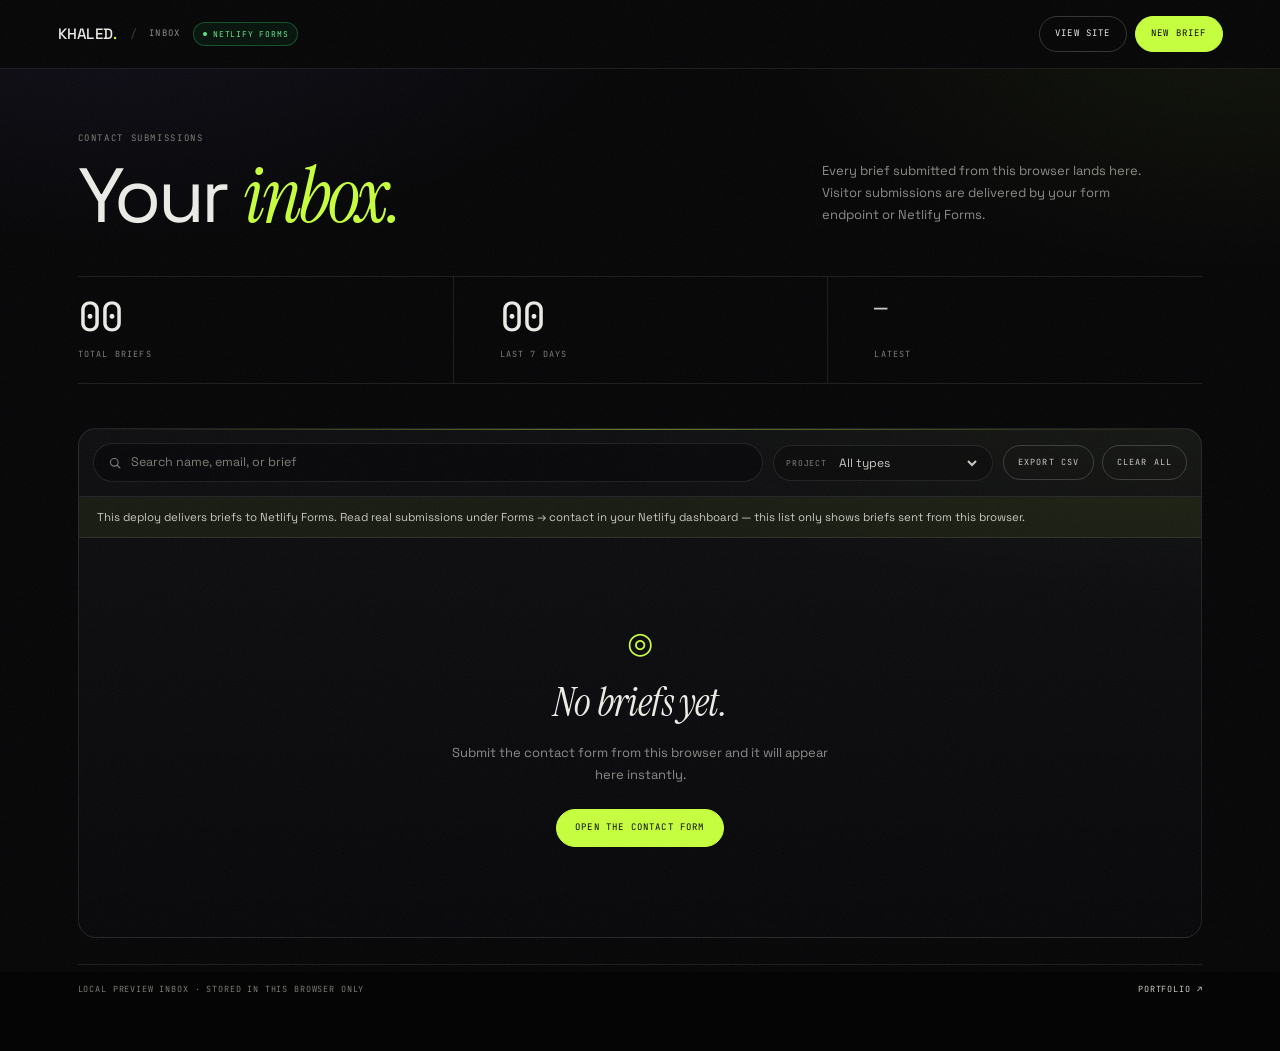
==== dashboard.html @ 7185b11d "Build Khaled portfolio from profile PDF" ====
<!DOCTYPE html>
<html lang="en">
<head>
  <meta charset="UTF-8" />
  <meta name="viewport" content="width=device-width, initial-scale=1.0" />
  <meta name="theme-color" content="#050506" />
  <meta name="robots" content="noindex,nofollow" />
  <title>Inbox — Khaled</title>

  <link rel="icon" href="data:image/svg+xml,%3Csvg xmlns='http://www.w3.org/2000/svg' viewBox='0 0 100 100'%3E%3Crect width='100' height='100' rx='24' fill='%23050606'/%3E%3Ctext x='50' y='70' font-family='Arial,Helvetica,sans-serif' font-size='58' font-weight='700' fill='%23c6ff3d' text-anchor='middle'%3EK%3C/text%3E%3C/svg%3E" />
  <link rel="preconnect" href="https://fonts.googleapis.com" />
  <link rel="preconnect" href="https://fonts.gstatic.com" crossorigin />
  <link
    href="https://fonts.googleapis.com/css2?family=Instrument+Serif:ital@0;1&family=JetBrains+Mono:wght@300;400;500&family=Space+Grotesk:wght@300..700&display=swap"
    rel="stylesheet"
  />
  <link rel="stylesheet" href="styles.css" />
  <link rel="stylesheet" href="dashboard.css" />
</head>

<body class="dash-body">
  <div class="grain" aria-hidden="true"></div>

  <header class="dash-header">
    <div class="dash-brand">
      <a class="brand" href="index.html">KHALED<span class="brand-dot">.</span></a>
      <span class="dash-slash">/</span>
      <span class="dash-eyebrow">Inbox</span>
      <span class="dash-badge" id="dash-badge">Local preview</span>
    </div>
    <div class="dash-header-actions">
      <a class="btn" href="index.html">View site</a>
      <a class="btn btn-acid" href="index.html#contact">New brief</a>
    </div>
  </header>

  <main class="dash-main">
    <div class="dash-intro">
      <div>
        <p class="dash-kicker">Contact submissions</p>
        <h1 class="dash-title">Your <em>inbox.</em></h1>
      </div>
      <p class="dash-lede">
        Every brief submitted from this browser lands here. Visitor submissions
        are delivered by your form endpoint or Netlify Forms.
      </p>
    </div>

    <section class="dash-stats" aria-label="Inbox summary">
      <div class="dash-stat">
        <span id="stat-total">00</span>
        <small>Total briefs</small>
      </div>
      <div class="dash-stat">
        <span id="stat-week">00</span>
        <small>Last 7 days</small>
      </div>
      <div class="dash-stat">
        <span id="stat-latest">—</span>
        <small>Latest</small>
      </div>
    </section>

    <section class="dash-panel" aria-label="Messages">
      <div class="dash-toolbar">
        <label class="dash-search">
          <svg viewBox="0 0 20 20" aria-hidden="true">
            <circle cx="9" cy="9" r="5.5" />
            <path d="M13.2 13.2 17 17" />
          </svg>
          <input id="dash-search" type="search" placeholder="Search name, email, or brief" aria-label="Search messages" />
        </label>
        <label class="dash-filter">
          <span>Project</span>
          <select id="dash-filter">
            <option value="">All types</option>
          </select>
        </label>
        <div class="dash-toolbar-actions">
          <button class="btn" id="dash-export" type="button">Export CSV</button>
          <button class="btn dash-clear" id="dash-clear" type="button">Clear all</button>
        </div>
      </div>

      <p class="dash-banner" id="dash-banner" role="status" aria-live="polite" hidden></p>

      <div class="dash-list" id="dash-list"></div>

      <div class="dash-empty" id="dash-empty" hidden>
        <span class="dash-empty-mark" aria-hidden="true">◎</span>
        <h2>No briefs yet.</h2>
        <p>Submit the contact form from this browser and it will appear here instantly.</p>
        <a class="btn btn-acid" href="index.html#contact">Open the contact form</a>
      </div>
    </section>

    <footer class="dash-foot">
      <span>Local preview inbox · stored in this browser only</span>
      <a href="index.html">Portfolio ↗</a>
    </footer>
  </main>

  <script src="js/content.js"></script>
  <script src="js/dashboard.js"></script>
</body>
</html>
---- styles.css ----
/* ============================================================
   KHALED — PORTFOLIO
   Liquid chrome / acid lime / editorial type
   ============================================================ */

/* ---------- Tokens ---------- */
:root {
  --ink: #050506;
  --ink-2: #08080a;
  --ink-3: #0c0c0f;
  --paper: #ecece7;
  --paper-dim: #c9c9c3;
  --muted: #8b8b86;
  --muted-2: #7c7c75;
  --line: rgba(236, 236, 231, 0.1);
  --line-strong: rgba(236, 236, 231, 0.2);
  --acid: #c6ff3d;
  --acid-soft: rgba(198, 255, 61, 0.14);
  --violet: #8b7bff;
  --sans: "Space Grotesk", ui-sans-serif, system-ui, -apple-system, sans-serif;
  --serif: "Instrument Serif", Georgia, "Times New Roman", serif;
  --mono: "JetBrains Mono", ui-monospace, "SFMono-Regular", Consolas, monospace;
  --pad: clamp(20px, 4.5vw, 72px);
  --max: 1600px;
  --ease: cubic-bezier(0.22, 1, 0.36, 1);
  --ease-inout: cubic-bezier(0.77, 0, 0.175, 1);
  --header-h: 88px;
}

/* ---------- Reset ---------- */
*,
*::before,
*::after {
  box-sizing: border-box;
  margin: 0;
  padding: 0;
}

html {
  -webkit-text-size-adjust: 100%;
  scroll-behavior: auto;
}

body {
  background: var(--ink);
  color: var(--paper);
  font-family: var(--sans);
  font-size: 16px;
  line-height: 1.5;
  font-weight: 400;
  overflow-x: hidden;
  -webkit-font-smoothing: antialiased;
  -moz-osx-font-smoothing: grayscale;
  text-rendering: optimizeLegibility;
}

body.is-locked {
  overflow: hidden;
}

img,
svg,
canvas {
  display: block;
  max-width: 100%;
}

[hidden] {
  display: none !important;
}

a {
  color: inherit;
  text-decoration: none;
}

button {
  font: inherit;
  color: inherit;
  background: none;
  border: 0;
  cursor: pointer;
}

ul,
ol {
  list-style: none;
}

::selection {
  background: var(--acid);
  color: var(--ink);
}

:focus-visible {
  outline: 2px solid var(--acid);
  outline-offset: 4px;
  border-radius: 2px;
}

/* Custom scrollbar */
::-webkit-scrollbar {
  width: 9px;
}
::-webkit-scrollbar-track {
  background: var(--ink);
}
::-webkit-scrollbar-thumb {
  background: #26261f;
  border-radius: 99px;
  border: 2px solid var(--ink);
}
::-webkit-scrollbar-thumb:hover {
  background: #3d3d31;
}

/* ---------- Helpers ---------- */
.mono-label {
  font-family: var(--mono);
  font-size: 10px;
  font-weight: 400;
  letter-spacing: 0.16em;
  text-transform: uppercase;
  color: var(--muted);
}

.skip-link {
  position: fixed;
  top: 12px;
  left: 12px;
  z-index: 10001;
  padding: 10px 16px;
  background: var(--acid);
  color: var(--ink);
  font-family: var(--mono);
  font-size: 12px;
  transform: translateY(-160%);
  transition: transform 0.3s var(--ease);
}
.skip-link:focus {
  transform: translateY(0);
}

.grain {
  position: fixed;
  /* -8% gives the texture a little bleed without a 4x-viewport layer. */
  inset: -8%;
  z-index: 9000;
  pointer-events: none;
  opacity: 0.055;
  background-image: url("data:image/svg+xml,%3Csvg viewBox='0 0 220 220' xmlns='http://www.w3.org/2000/svg'%3E%3Cfilter id='n'%3E%3CfeTurbulence type='fractalNoise' baseFrequency='0.82' numOctaves='3' stitchTiles='stitch'/%3E%3C/filter%3E%3Crect width='100%25' height='100%25' filter='url(%23n)'/%3E%3C/svg%3E");
  background-size: 220px 220px;
  /* Static: at 5.5% opacity the drift was invisible, but the animated
     full-viewport layer still cost paint/compositing on every step. */
  animation: none;
}

/* Scroll progress */
.scroll-progress {
  position: fixed;
  top: 0;
  left: 0;
  right: 0;
  height: 2px;
  z-index: 9500;
  pointer-events: none;
  background: transparent;
}
.scroll-progress span {
  display: block;
  height: 100%;
  width: 100%;
  background: var(--acid);
  transform: scaleX(0);
  transform-origin: left center;
  will-change: transform;
}

/* ---------- Custom cursor ---------- */
.cursor {
  position: fixed;
  top: 0;
  left: 0;
  z-index: 9800;
  pointer-events: none;
  width: 0;
  height: 0;
  opacity: 0;
}
html.has-cursor .cursor {
  opacity: 1;
}
.cursor-ring {
  position: absolute;
  top: 50%;
  left: 50%;
  width: 38px;
  height: 38px;
  border: 1px solid rgba(236, 236, 231, 0.55);
  border-radius: 50%;
  transform: translate(-50%, -50%);
  transition: width 0.35s var(--ease), height 0.35s var(--ease),
    background-color 0.35s var(--ease), border-color 0.35s var(--ease),
    opacity 0.3s ease;
  will-change: transform;
}
.cursor::after {
  content: "";
  position: absolute;
  top: 50%;
  left: 50%;
  width: 5px;
  height: 5px;
  border-radius: 50%;
  background: var(--acid);
  transform: translate(-50%, -50%);
  transition: opacity 0.2s ease, transform 0.2s ease;
}
.cursor-label {
  position: absolute;
  top: 50%;
  left: 50%;
  transform: translate(-50%, -50%) scale(0.6);
  font-family: var(--mono);
  font-size: 9px;
  letter-spacing: 0.14em;
  text-transform: uppercase;
  color: var(--ink);
  opacity: 0;
  white-space: nowrap;
  transition: opacity 0.25s ease, transform 0.35s var(--ease);
}
.cursor.is-hover .cursor-ring {
  width: 64px;
  height: 64px;
  background: var(--acid);
  border-color: var(--acid);
}
.cursor.is-hover::after {
  opacity: 0;
}
.cursor.is-hover .cursor-label {
  opacity: 1;
  transform: translate(-50%, -50%) scale(1);
}
.cursor.is-down .cursor-ring {
  width: 30px;
  height: 30px;
}

@media (hover: hover) and (pointer: fine) {
  html.has-cursor,
  html.has-cursor * {
    cursor: none !important;
  }
}

/* ---------- Loader ---------- */
.loader {
  position: fixed;
  inset: 0;
  z-index: 10000;
  background: var(--ink);
  display: flex;
  align-items: center;
  justify-content: center;
  padding: var(--pad);
  will-change: transform;
}
.loader::before {
  content: "";
  position: absolute;
  inset: 0;
  background: radial-gradient(60% 60% at 50% 40%, rgba(198, 255, 61, 0.07), transparent 70%);
  pointer-events: none;
}
.loader-grid {
  position: relative;
  width: 100%;
  max-width: var(--max);
  display: flex;
  flex-direction: column;
  align-items: center;
  gap: 34px;
}
.loader-mark {
  font-size: clamp(5rem, 18vw, 16rem);
  line-height: 0.8;
  font-weight: 500;
  letter-spacing: -0.06em;
  display: flex;
  align-items: flex-start;
  color: var(--paper);
}
.loader-mark span {
  color: var(--acid);
  font-size: 0.42em;
  margin-top: 0.12em;
}
.loader-info {
  width: 100%;
  display: flex;
  justify-content: space-between;
  align-items: flex-end;
  font-family: var(--mono);
  font-size: 10px;
  letter-spacing: 0.16em;
  text-transform: uppercase;
  color: var(--muted);
}
.loader-count {
  font-size: 13px;
  color: var(--paper);
  font-variant-numeric: tabular-nums;
}
.loader-track {
  width: 100%;
  height: 1px;
  background: var(--line);
  overflow: hidden;
}
.loader-track span {
  display: block;
  width: 100%;
  height: 100%;
  background: var(--acid);
  transform: scaleX(0);
  transform-origin: left center;
}
.loader-foot {
  width: 100%;
  display: flex;
  justify-content: space-between;
  font-family: var(--mono);
  font-size: 9px;
  letter-spacing: 0.12em;
  text-transform: uppercase;
  color: var(--muted-2);
}

/* ---------- Header ---------- */
.site-header {
  position: fixed;
  top: 0;
  left: 0;
  right: 0;
  z-index: 8000;
  height: var(--header-h);
  padding: 0 var(--pad);
  display: flex;
  align-items: center;
  justify-content: space-between;
  gap: 24px;
  transition: transform 0.55s var(--ease), background-color 0.4s ease,
    border-color 0.4s ease;
  border-bottom: 1px solid transparent;
}
/* No backdrop blur: a full-width backdrop-filter forces the browser to
   re-read + blur everything underneath on every scroll/canvas frame. */
.site-header.is-scrolled {
  background: rgba(5, 5, 6, 0.88);
  border-bottom-color: var(--line);
}
.site-header.is-hidden {
  transform: translateY(-105%);
}

.brand {
  font-weight: 500;
  font-size: 17px;
  letter-spacing: 0.02em;
  display: inline-flex;
  align-items: baseline;
  white-space: nowrap;
}
.brand-dot {
  color: var(--acid);
}

.nav-desktop {
  display: flex;
  align-items: center;
  gap: clamp(18px, 2.6vw, 40px);
  margin-left: auto;
}
.nav-desktop a {
  position: relative;
  font-family: var(--mono);
  font-size: 10px;
  letter-spacing: 0.14em;
  text-transform: uppercase;
  color: var(--paper-dim);
  padding: 6px 0;
  display: inline-flex;
  align-items: baseline;
  gap: 7px;
  transition: color 0.3s ease;
}
.nav-desktop a::after {
  content: "";
  position: absolute;
  left: 0;
  right: 0;
  bottom: 0;
  height: 1px;
  background: var(--acid);
  transform: scaleX(0);
  transform-origin: right center;
  transition: transform 0.4s var(--ease);
}
.nav-desktop a:hover {
  color: var(--paper);
}
.nav-desktop a:hover::after {
  transform: scaleX(1);
  transform-origin: left center;
}
.nav-desktop a[aria-current="page"] {
  color: var(--paper);
}
.nav-desktop a[aria-current="page"]::after {
  transform: scaleX(1);
  transform-origin: left center;
}
.nav-index {
  font-size: 8px;
  color: var(--muted-2);
}

.header-right {
  display: flex;
  align-items: center;
  gap: 20px;
  margin-left: clamp(12px, 2vw, 32px);
}
.status {
  display: inline-flex;
  align-items: center;
  gap: 8px;
  font-family: var(--mono);
  font-size: 9px;
  letter-spacing: 0.12em;
  text-transform: uppercase;
  color: var(--muted);
  white-space: nowrap;
}
.status-dot {
  width: 6px;
  height: 6px;
  border-radius: 50%;
  background: var(--acid);
  box-shadow: 0 0 0 0 rgba(198, 255, 61, 0.5);
  animation: pulse 2.6s ease-out infinite;
  flex: none;
}
@keyframes pulse {
  0% { box-shadow: 0 0 0 0 rgba(198, 255, 61, 0.45); }
  70% { box-shadow: 0 0 0 7px rgba(198, 255, 61, 0); }
  100% { box-shadow: 0 0 0 0 rgba(198, 255, 61, 0); }
}

.btn {
  display: inline-flex;
  align-items: center;
  gap: 10px;
  border: 1px solid var(--line-strong);
  border-radius: 999px;
  padding: 11px 18px;
  font-family: var(--mono);
  font-size: 9px;
  letter-spacing: 0.13em;
  text-transform: uppercase;
  color: var(--paper);
  white-space: nowrap;
  transition: background-color 0.35s var(--ease), color 0.35s var(--ease),
    border-color 0.35s var(--ease);
  will-change: transform;
}
.btn svg {
  width: 13px;
  height: 13px;
  fill: none;
  stroke: currentColor;
  stroke-width: 1.4;
  transition: transform 0.35s var(--ease);
}
.btn:hover {
  background: var(--acid);
  color: var(--ink);
  border-color: var(--acid);
}
.btn:hover svg {
  transform: translate(2px, -2px);
}

.menu-toggle {
  display: none;
  width: 42px;
  height: 42px;
  border: 1px solid var(--line-strong);
  border-radius: 50%;
  position: relative;
  flex: none;
}
.menu-toggle span {
  position: absolute;
  left: 50%;
  width: 16px;
  height: 1px;
  background: var(--paper);
  transform: translateX(-50%);
  transition: transform 0.4s var(--ease), top 0.4s var(--ease);
}
.menu-toggle span:nth-child(1) { top: 17px; }
.menu-toggle span:nth-child(2) { top: 23px; }
.menu-toggle[aria-expanded="true"] span:nth-child(1) { top: 20px; transform: translateX(-50%) rotate(45deg); }
.menu-toggle[aria-expanded="true"] span:nth-child(2) { top: 20px; transform: translateX(-50%) rotate(-45deg); }

/* ---------- Mobile menu ---------- */
.menu {
  position: fixed;
  inset: 0;
  z-index: 7500;
  background: var(--ink-2);
  padding: calc(var(--header-h) + 30px) var(--pad) 40px;
  display: flex;
  flex-direction: column;
  transform: translateY(-101%);
  visibility: hidden;
  transition: transform 0.75s var(--ease-inout), visibility 0.75s;
}
.menu::after {
  content: "";
  position: absolute;
  right: -20%;
  bottom: -30%;
  width: 70vw;
  height: 70vw;
  background: radial-gradient(circle, rgba(198, 255, 61, 0.09), transparent 65%);
  pointer-events: none;
}
.menu.is-open {
  transform: translateY(0);
  visibility: visible;
}
.menu-inner {
  display: flex;
  flex-direction: column;
  justify-content: space-between;
  height: 100%;
  position: relative;
  z-index: 1;
}
.menu-nav {
  display: flex;
  flex-direction: column;
}
.menu-nav a {
  display: flex;
  align-items: baseline;
  gap: 16px;
  font-size: clamp(2.4rem, 10vw, 4rem);
  line-height: 1.12;
  letter-spacing: -0.04em;
  padding: 8px 0;
  border-bottom: 1px solid var(--line);
  transition: color 0.3s ease, padding-left 0.4s var(--ease);
}
.menu-nav a span {
  font-family: var(--mono);
  font-size: 10px;
  letter-spacing: 0.1em;
  color: var(--muted-2);
}
.menu-nav a:hover {
  color: var(--acid);
  padding-left: 10px;
}
.menu-foot {
  display: flex;
  flex-direction: column;
  gap: 22px;
}
.menu-socials {
  display: flex;
  flex-wrap: wrap;
  gap: 18px;
  font-family: var(--mono);
  font-size: 10px;
  letter-spacing: 0.12em;
  text-transform: uppercase;
  color: var(--muted);
}
.menu-mail {
  font-size: clamp(1.4rem, 5vw, 2rem);
  letter-spacing: -0.02em;
  color: var(--acid);
}

/* ---------- Hero ---------- */
.hero {
  position: relative;
  z-index: 1;
  min-height: 100svh;
  display: flex;
  flex-direction: column;
  overflow: hidden;
  isolation: isolate;
}

#scene {
  position: fixed;
  inset: 0;
  width: 100%;
  height: 100%;
  z-index: 0;
  opacity: 0;
  transition: opacity 1.4s ease;
  pointer-events: none;
}
html.webgl-ready #scene {
  opacity: 1;
}

.hero-fallback {
  position: absolute;
  top: 50%;
  right: 6%;
  width: min(46vw, 620px);
  aspect-ratio: 1;
  transform: translateY(-56%);
  z-index: 0;
  pointer-events: none;
  display: none;
}
html.no-webgl .hero-fallback {
  display: block;
}
html.webgl-ready .hero-fallback {
  display: none;
}

/* The no-WebGL fallback is a complete orbital scene, not a still image:
   a bobbing chrome orb, three tilted rings with travelling dots, and a
   star field. Only transform/opacity animate, so it stays cheap even
   when Chrome is compositing without GPU acceleration. */
.fallback-stars {
  position: absolute;
  inset: -34%;
  border-radius: 50%;
  opacity: 0.5;
  background-image:
    radial-gradient(1.3px 1.3px at 12% 24%, rgba(236, 236, 231, 0.95), transparent),
    radial-gradient(1px 1px at 68% 12%, rgba(236, 236, 231, 0.7), transparent),
    radial-gradient(1.6px 1.6px at 84% 64%, rgba(198, 255, 61, 0.8), transparent),
    radial-gradient(1px 1px at 32% 78%, rgba(236, 236, 231, 0.6), transparent),
    radial-gradient(1.2px 1.2px at 52% 46%, rgba(139, 123, 255, 0.7), transparent),
    radial-gradient(1px 1px at 8% 88%, rgba(236, 236, 231, 0.5), transparent);
  background-size: 190px 190px;
}
.fallback-orb {
  position: absolute;
  inset: 12%;
  border-radius: 50%;
  opacity: 0.82;
  background:
    radial-gradient(circle at 33% 29%, #f8faf2 0%, #c8d1c4 7%, #6a726b 18%, #1c211d 38%, #090b09 54%, #161b12 62%, #c6ff3d 68%, #7d952f 72%, #141a10 80%, #050605 92%);
  box-shadow:
    0 0 90px rgba(198, 255, 61, 0.14),
    0 40px 90px rgba(0, 0, 0, 0.55),
    inset -24px -30px 70px rgba(0, 0, 0, 0.7);
  animation: fallback-orb-bob 9s ease-in-out infinite alternate;
  will-change: transform;
}
.fallback-orb::before {
  content: "";
  position: absolute;
  inset: 6% 12% 46% 10%;
  border-radius: 50%;
  background: radial-gradient(ellipse at 46% 42%, rgba(255, 255, 255, 0.62) 0%, rgba(255, 255, 255, 0.18) 32%, transparent 68%);
  transform: rotate(-16deg);
}
.fallback-orb::after {
  content: "";
  position: absolute;
  inset: 0;
  border-radius: 50%;
  background: radial-gradient(circle at 66% 60%, transparent 54%, rgba(198, 255, 61, 0.42) 63%, rgba(198, 255, 61, 0.06) 71%, transparent 77%);
  transform: rotate(-8deg);
}
.fallback-orbit {
  position: absolute;
  left: 50%;
  top: 50%;
  width: 100%;
  aspect-ratio: 1;
  border: 1px solid rgba(236, 236, 231, 0.16);
  border-radius: 50%;
  animation: fallback-orbit-spin 24s linear infinite;
  will-change: transform;
}
.fallback-orbit i {
  position: absolute;
  left: 50%;
  top: -3px;
  width: 6px;
  height: 6px;
  margin-left: -3px;
  border-radius: 50%;
  background: var(--acid);
  box-shadow: 0 0 10px rgba(198, 255, 61, 0.9);
}
.fallback-orbit--a {
  --tilt: 73deg;
  --yaw: 16deg;
  width: 92%;
  border-color: rgba(240, 244, 232, 0.22);
  animation-duration: 21s;
}
.fallback-orbit--a i {
  background: #f0f4e8;
  box-shadow: 0 0 8px rgba(240, 244, 232, 0.8);
}
.fallback-orbit--b {
  --tilt: 64deg;
  --yaw: -26deg;
  width: 124%;
  border-color: rgba(198, 255, 61, 0.26);
  animation-duration: 30s;
  animation-direction: reverse;
}
.fallback-orbit--c {
  --tilt: 79deg;
  --yaw: 7deg;
  width: 156%;
  border-color: rgba(139, 123, 255, 0.2);
  animation-duration: 41s;
  animation-delay: -12s;
}
.fallback-orbit--c i {
  background: #8b7bff;
  box-shadow: 0 0 10px rgba(139, 123, 255, 0.9);
}
@keyframes fallback-orb-bob {
  from { transform: translateY(-6px) scale(0.985); }
  to { transform: translateY(10px) scale(1.015); }
}
@keyframes fallback-orbit-spin {
  from { transform: translate(-50%, -50%) rotateY(var(--yaw)) rotateX(var(--tilt)) rotateZ(0deg); }
  to { transform: translate(-50%, -50%) rotateY(var(--yaw)) rotateX(var(--tilt)) rotateZ(360deg); }
}

.hero-vignette {
  position: absolute;
  inset: 0;
  z-index: 1;
  pointer-events: none;
  background:
    radial-gradient(70% 60% at 78% 44%, transparent 18%, rgba(5, 5, 6, 0.28) 100%),
    linear-gradient(to right, rgba(5, 5, 6, 0.94) 0%, rgba(5, 5, 6, 0.6) 38%, rgba(5, 5, 6, 0.12) 64%, transparent 80%),
    linear-gradient(to top, rgba(5, 5, 6, 0.94) 0%, transparent 32%);
}

.hero-inner {
  position: relative;
  z-index: 2;
  flex: 1;
  display: flex;
  flex-direction: column;
  justify-content: space-between;
  padding: calc(var(--header-h) + clamp(20px, 4vw, 48px)) var(--pad) clamp(28px, 4vw, 46px);
  width: 100%;
  max-width: var(--max);
  margin: 0 auto;
}

.hero-top {
  display: flex;
  flex-direction: column;
  align-items: flex-start;
  gap: 12px;
}
.eyebrow {
  display: inline-flex;
  align-items: center;
  gap: 10px;
  font-family: var(--mono);
  font-size: 10px;
  letter-spacing: 0.16em;
  text-transform: uppercase;
  color: var(--paper-dim);
}
.eyebrow-dot {
  width: 5px;
  height: 5px;
  background: var(--acid);
  border-radius: 50%;
}
.hero-meta-top {
  display: flex;
  gap: 12px;
  align-items: center;
  font-family: var(--mono);
  font-size: 9px;
  letter-spacing: 0.13em;
  text-transform: uppercase;
  color: var(--muted);
}
.meta-slash {
  color: var(--muted-2);
}

.hero-title {
  font-size: clamp(3.1rem, min(11.2vw, 15.5vh), 11.5rem);
  line-height: 0.83;
  letter-spacing: -0.055em;
  font-weight: 500;
  text-transform: uppercase;
  margin: clamp(24px, 4vh, 60px) 0;
  position: relative;
}
.hero-title .line {
  display: block;
  overflow: hidden;
  padding-right: 0.06em;
  margin-right: -0.06em;
}
.hero-title .line-inner {
  display: inline-block;
  will-change: transform;
}
.hero-title .line-outline .line-inner {
  color: transparent;
  -webkit-text-stroke: 1px rgba(236, 236, 231, 0.44);
  padding-left: 0.02em;
}
.hero-title .line-serif {
  font-family: var(--serif);
  font-style: italic;
  text-transform: none;
  font-size: 1.03em;
  letter-spacing: -0.02em;
  color: var(--acid);
  line-height: 0.9;
  padding-top: 0.06em;
}
.hero-title .line-serif .line-inner {
  display: inline-flex;
  align-items: flex-start;
  gap: 0.08em;
}
.hero-title-mark {
  font-family: var(--sans);
  font-style: normal;
  font-size: 0.17em;
  color: var(--paper);
  margin-top: 0.35em;
  display: inline-block;
  animation: spin-slow 14s linear infinite;
}
@keyframes spin-slow {
  to { transform: rotate(360deg); }
}

.hero-bottom {
  display: flex;
  justify-content: space-between;
  align-items: flex-end;
  gap: 40px;
}
.hero-lead {
  max-width: 400px;
  font-size: clamp(0.86rem, 1.05vw, 0.98rem);
  line-height: 1.65;
  color: var(--muted);
  font-weight: 300;
}
.hero-side {
  display: flex;
  align-items: flex-end;
  gap: clamp(28px, 4vw, 64px);
}
.hero-scroll {
  display: inline-flex;
  align-items: center;
  gap: 14px;
  font-family: var(--mono);
  font-size: 9px;
  letter-spacing: 0.14em;
  text-transform: uppercase;
  color: var(--paper-dim);
}
.hero-scroll-ring {
  width: 48px;
  height: 48px;
  border: 1px solid var(--line-strong);
  border-radius: 50%;
  display: grid;
  place-items: center;
  transition: background-color 0.4s var(--ease), border-color 0.4s var(--ease);
}
.hero-scroll-ring svg {
  width: 15px;
  height: 15px;
  fill: none;
  stroke: var(--acid);
  stroke-width: 1.3;
  stroke-linecap: round;
  stroke-linejoin: round;
  animation: nudge 2.4s var(--ease) infinite;
}
.hero-scroll:hover .hero-scroll-ring {
  background: rgba(198, 255, 61, 0.08);
  border-color: rgba(198, 255, 61, 0.4);
}
@keyframes nudge {
  0%, 100% { transform: translateY(-2px); }
  50% { transform: translateY(3px); }
}
.hero-coords {
  display: flex;
  flex-direction: column;
  gap: 6px;
  font-family: var(--mono);
  font-size: 8px;
  letter-spacing: 0.18em;
  color: var(--muted-2);
  text-align: right;
}

/* Ticker */
.ticker {
  position: relative;
  z-index: 3;
  overflow: hidden;
  background: var(--acid);
  color: var(--ink);
  border-top: 1px solid rgba(0, 0, 0, 0.2);
  border-bottom: 1px solid rgba(0, 0, 0, 0.2);
}
.ticker-track {
  display: flex;
  align-items: center;
  width: max-content;
  animation: marquee 38s linear infinite;
  will-change: transform;
}
.ticker-group {
  display: flex;
  align-items: center;
  flex: none;
}
.ticker-item {
  display: inline-flex;
  align-items: center;
  gap: 26px;
  padding: 16px 26px;
  font-family: var(--mono);
  font-size: 10px;
  font-weight: 500;
  letter-spacing: 0.16em;
  text-transform: uppercase;
  white-space: nowrap;
}
.ticker-item svg {
  width: 11px;
  height: 11px;
  flex: none;
}
@keyframes marquee {
  to { transform: translateX(-50%); }
}
.marquee:hover .ticker-track {
  animation-play-state: paused;
}

/* ---------- Sections ---------- */
.section {
  position: relative;
  z-index: 4;
  padding: clamp(80px, 10vw, 150px) var(--pad);
  background: var(--ink);
  width: 100%;
}
.section > * {
  max-width: var(--max);
  margin-left: auto;
  margin-right: auto;
}
.section.work,
.section.experience {
  background: var(--ink-2);
}

.section-head {
  display: grid;
  grid-template-columns: 40px auto 1fr auto;
  align-items: center;
  gap: clamp(12px, 2vw, 26px);
  margin-bottom: clamp(44px, 6vw, 84px);
  padding-bottom: 16px;
  border-bottom: 1px solid var(--line);
}
.section-index,
.section-label,
.section-note {
  font-family: var(--mono);
  font-size: 10px;
  letter-spacing: 0.16em;
  text-transform: uppercase;
}
.section-index {
  color: var(--acid);
}
.section-label {
  color: var(--paper);
}
.section-note {
  color: var(--muted-2);
  text-align: right;
}
.section-rule {
  display: block;
  height: 1px;
  background: var(--line);
  transform-origin: left;
}

.display {
  font-size: clamp(2.9rem, 7.6vw, 7.6rem);
  line-height: 0.88;
  letter-spacing: -0.045em;
  font-weight: 500;
  text-wrap: balance;
}
.display em {
  font-family: var(--serif);
  font-style: italic;
  font-weight: 400;
  color: var(--acid);
  letter-spacing: -0.02em;
}
.line-mask {
  display: block;
  overflow: hidden;
  padding-bottom: 0.04em;
  margin-bottom: -0.04em;
}
.line-body {
  display: block;
  will-change: transform;
}

.work-intro,
.expertise-intro {
  display: grid;
  grid-template-columns: minmax(0, 1.25fr) minmax(260px, 0.6fr);
  align-items: end;
  gap: clamp(24px, 5vw, 90px);
  margin-bottom: clamp(48px, 6vw, 90px);
}
.work-intro-copy,
.expertise-intro > p {
  max-width: 400px;
  font-size: 0.94rem;
  line-height: 1.7;
  color: var(--muted);
  font-weight: 300;
  padding-bottom: 6px;
}

/* ---------- Work / project rows ---------- */
.project-list {
  border-top: 1px solid var(--line);
}
.project {
  position: relative;
  border-bottom: 1px solid var(--line);
}
.project-row {
  display: grid;
  grid-template-columns: 52px minmax(0, 1.05fr) minmax(0, 0.95fr) auto 76px 40px;
  align-items: center;
  gap: clamp(12px, 2.4vw, 40px);
  width: 100%;
  text-align: left;
  padding: clamp(20px, 2.6vw, 34px) 0;
  position: relative;
  z-index: 1;
}
.project-row::before {
  content: "";
  position: absolute;
  inset: 0 calc(var(--pad) * -0.5);
  background: linear-gradient(90deg, rgba(198, 255, 61, 0.055), transparent 70%);
  opacity: 0;
  transition: opacity 0.45s var(--ease);
  pointer-events: none;
}
.project:hover .project-row::before,
.project-row:focus-visible::before {
  opacity: 1;
}
.project-num {
  font-family: var(--mono);
  font-size: 10px;
  letter-spacing: 0.1em;
  color: var(--muted-2);
  transition: color 0.3s ease;
}
.project-title {
  font-size: clamp(1.9rem, 4.2vw, 4.2rem);
  line-height: 1;
  letter-spacing: -0.045em;
  font-weight: 500;
  transition: transform 0.6s var(--ease), color 0.35s ease;
  display: inline-flex;
  align-items: center;
  gap: 14px;
  min-width: 0;
}
.project-title .title-dot {
  width: 7px;
  height: 7px;
  border-radius: 50%;
  background: var(--accent, var(--acid));
  opacity: 0;
  transform: scale(0);
  transition: transform 0.4s var(--ease), opacity 0.3s ease;
  flex: none;
}
.project:hover .project-title {
  transform: translateX(10px);
}
.project:hover .project-title .title-dot {
  opacity: 1;
  transform: scale(1);
}
.project-sub {
  font-family: var(--serif);
  font-style: italic;
  font-size: clamp(1rem, 1.5vw, 1.35rem);
  color: var(--muted);
  transition: color 0.35s ease;
  min-width: 0;
}
.project:hover .project-sub {
  color: var(--paper-dim);
}
.project-stack {
  display: flex;
  gap: 6px;
  flex-wrap: wrap;
  justify-content: flex-end;
  max-width: 250px;
}
.project-stack span {
  font-family: var(--mono);
  font-size: 8px;
  letter-spacing: 0.08em;
  text-transform: uppercase;
  color: var(--muted);
  border: 1px solid var(--line);
  padding: 5px 8px;
  border-radius: 999px;
  white-space: nowrap;
}
.project-year {
  font-family: var(--mono);
  font-size: 10px;
  color: var(--muted-2);
  letter-spacing: 0.08em;
}
.project-cta {
  width: 38px;
  height: 38px;
  border: 1px solid var(--line-strong);
  border-radius: 50%;
  display: grid;
  place-items: center;
  justify-self: end;
  transition: background-color 0.4s var(--ease), border-color 0.4s var(--ease),
    transform 0.5s var(--ease);
}
.project-cta svg {
  width: 13px;
  height: 13px;
  fill: none;
  stroke: currentColor;
  stroke-width: 1.4;
  transition: transform 0.4s var(--ease);
}
.project:hover .project-cta {
  background: var(--accent, var(--acid));
  border-color: var(--accent, var(--acid));
  color: var(--ink);
  transform: rotate(45deg);
}
.project:hover .project-cta svg {
  transform: rotate(-45deg);
}

.work-foot {
  display: flex;
  align-items: center;
  justify-content: flex-end;
  gap: 10px;
  margin-top: 36px;
  font-size: 0.82rem;
  color: var(--muted);
}
.link-arrow {
  display: inline-flex;
  align-items: center;
  gap: 6px;
  color: var(--paper);
  font-size: 0.85rem;
  padding-bottom: 3px;
  position: relative;
  width: fit-content;
}
.link-arrow::after {
  content: "";
  position: absolute;
  left: 0;
  right: 0;
  bottom: 0;
  height: 1px;
  background: var(--acid);
  transform: scaleX(0);
  transform-origin: right;
  transition: transform 0.45s var(--ease);
}
.link-arrow:hover::after {
  transform: scaleX(1);
  transform-origin: left;
}
.link-arrow span {
  color: var(--acid);
  transition: transform 0.35s var(--ease);
}
.link-arrow:hover span {
  transform: translate(2px, -2px);
}

/* Floating project preview */
.cursor-preview {
  position: fixed;
  top: 0;
  left: 0;
  z-index: 7000;
  width: 330px;
  height: 225px;
  margin-left: -165px;
  margin-top: -112px;
  border-radius: 3px;
  overflow: hidden;
  pointer-events: none;
  opacity: 0;
  transform: scale(0.86) rotate(-4deg);
  transition: opacity 0.35s ease;
  box-shadow: 0 30px 80px rgba(0, 0, 0, 0.55);
  border: 1px solid rgba(236, 236, 231, 0.14);
  will-change: transform;
}
.cursor-preview .art {
  width: 100%;
  height: 100%;
}
@media (hover: none), (pointer: coarse), (max-width: 900px) {
  .cursor-preview { display: none; }
}

/* ---------- Procedural project art ---------- */
.art {
  --a1: #c6ff3d;
  --a2: #8b7bff;
  position: relative;
  overflow: hidden;
  background: #0a0a0c;
  isolation: isolate;
}
.art::before {
  content: "";
  position: absolute;
  inset: 0;
  background-image:
    linear-gradient(rgba(255, 255, 255, 0.055) 1px, transparent 1px),
    linear-gradient(90deg, rgba(255, 255, 255, 0.055) 1px, transparent 1px);
  background-size: 28px 28px;
  z-index: 3;
  mix-blend-mode: overlay;
}
.art::after {
  content: "";
  position: absolute;
  inset: 0;
  background: radial-gradient(120% 100% at 50% 50%, transparent 40%, rgba(0, 0, 0, 0.55) 100%);
  z-index: 4;
}

.art-1 {
  background:
    radial-gradient(circle at 72% 30%, rgba(198, 255, 61, 0.95) 0%, rgba(198, 255, 61, 0.4) 9%, transparent 30%),
    radial-gradient(circle at 30% 78%, rgba(139, 123, 255, 0.55) 0%, transparent 42%),
    conic-gradient(from 200deg at 55% 45%, #0a0a0c, #171b12, #0a0a0c 45%, #131313 70%, #0a0a0c);
}
.art-1 .art-orb {
  position: absolute;
  width: 46%;
  aspect-ratio: 1;
  left: 26%;
  top: 28%;
  border-radius: 50%;
  background:
    radial-gradient(circle at 34% 30%, #ffffff 0%, #dfe7d8 9%, #6a736c 24%, #161916 50%, #20251c 60%, #b8e84b 78%, #3d4a1e 88%);
  box-shadow: 0 0 70px rgba(198, 255, 61, 0.25);
  filter: contrast(1.08);
  z-index: 2;
}
.art-1 .art-ring {
  position: absolute;
  inset: 12% 18%;
  border: 1px solid rgba(198, 255, 61, 0.35);
  border-radius: 50%;
  transform: rotate(-24deg) scaleY(0.58);
  z-index: 2;
}
.art-1 .art-tag {
  position: absolute;
  left: 18px;
  bottom: 16px;
  z-index: 5;
  font-family: var(--mono);
  font-size: 8px;
  letter-spacing: 0.18em;
  color: var(--acid);
}

.art-2 {
  background:
    radial-gradient(ellipse at 28% 24%, #ffffff 0%, #e7ecd9 5%, #9aa39a 16%, #2b2f2b 38%, transparent 60%),
    radial-gradient(ellipse at 72% 76%, #8b7bff 0%, #4b3f8f 22%, transparent 52%),
    conic-gradient(from 40deg at 50% 50%, #0b0b0d, #1a1c18, #0b0b0d 40%, #24211f 65%, #0b0b0d);
}
.art-2 .art-blob {
  position: absolute;
  left: 20%;
  top: 14%;
  width: 60%;
  height: 72%;
  border-radius: 48% 52% 42% 58% / 55% 42% 58% 45%;
  background:
    radial-gradient(circle at 30% 22%, #ffffff 0%, #f3f6ec 6%, #9ea79c 18%, #3a3f3a 38%, #101210 55%, #23291c 68%, #a8d83d 80%, #3a451f 92%);
  box-shadow: 0 20px 80px rgba(0, 0, 0, 0.6);
  z-index: 2;
  transform: rotate(-12deg);
}
.art-2 .art-ring {
  position: absolute;
  left: 10%;
  top: 38%;
  width: 80%;
  height: 30%;
  border: 1px solid rgba(255, 255, 255, 0.35);
  border-radius: 50%;
  transform: rotate(-8deg);
  z-index: 3;
}
.art-2 .art-tag {
  position: absolute;
  right: 18px;
  top: 16px;
  z-index: 5;
  font-family: var(--mono);
  font-size: 8px;
  letter-spacing: 0.18em;
  color: #cfc9ff;
}

.art-3 {
  background:
    radial-gradient(circle at 22% 22%, rgba(90, 209, 255, 0.28), transparent 45%),
    radial-gradient(circle at 70% 80%, rgba(198, 255, 61, 0.16), transparent 40%),
    #060a10;
}
.art-3 .art-contours {
  position: absolute;
  inset: -20%;
  background: repeating-radial-gradient(circle at 42% 48%, transparent 0 22px, rgba(90, 209, 255, 0.16) 22px 23px, transparent 23px 46px);
  z-index: 1;
  mask-image: radial-gradient(circle at 42% 48%, black, transparent 72%);
  -webkit-mask-image: radial-gradient(circle at 42% 48%, black, transparent 72%);
}
.art-3 .art-grid {
  position: absolute;
  inset: 0;
  background-image:
    linear-gradient(rgba(90, 209, 255, 0.16) 1px, transparent 1px),
    linear-gradient(90deg, rgba(90, 209, 255, 0.16) 1px, transparent 1px);
  background-size: 42px 42px;
  transform: perspective(400px) rotateX(58deg) scale(1.6);
  transform-origin: center 70%;
  mask-image: linear-gradient(to top, black, transparent 75%);
  -webkit-mask-image: linear-gradient(to top, black, transparent 75%);
  z-index: 2;
}
.art-3 .art-pin {
  position: absolute;
  left: 63%;
  top: 38%;
  width: 12px;
  height: 12px;
  border-radius: 50%;
  background: var(--acid);
  box-shadow: 0 0 0 6px rgba(198, 255, 61, 0.15), 0 0 30px rgba(198, 255, 61, 0.7);
  z-index: 4;
}
.art-3 .art-tag {
  position: absolute;
  left: 18px;
  bottom: 16px;
  z-index: 5;
  font-family: var(--mono);
  font-size: 8px;
  letter-spacing: 0.18em;
  color: #8fdcff;
}

.art-4 {
  background:
    linear-gradient(135deg, #ff7a59 0%, #ffb38a 34%, #efe9dc 34%, #efe9dc 58%, #12120f 58%, #12120f 100%);
}
.art-4 .art-shape {
  position: absolute;
  width: 34%;
  aspect-ratio: 1;
  left: 12%;
  top: 16%;
  border: 1px solid rgba(18, 18, 15, 0.6);
  border-radius: 50%;
  z-index: 2;
}
.art-4 .art-shape:nth-child(2) {
  left: auto;
  right: 14%;
  top: auto;
  bottom: 14%;
  border-radius: 0;
  width: 26%;
  border-color: rgba(198, 255, 61, 0.7);
  transform: rotate(12deg);
}
.art-4 .art-tag {
  position: absolute;
  right: 18px;
  top: 16px;
  z-index: 5;
  font-family: var(--mono);
  font-size: 8px;
  letter-spacing: 0.18em;
  color: #12120f;
}

/* ---------- About ---------- */
.about-grid {
  display: grid;
  grid-template-columns: minmax(0, 1.35fr) minmax(280px, 0.65fr);
  gap: clamp(36px, 7vw, 110px);
  align-items: start;
}
.statement {
  font-size: clamp(1.55rem, 3.15vw, 3rem);
  line-height: 1.22;
  letter-spacing: -0.028em;
  font-weight: 400;
  max-width: 950px;
  text-wrap: pretty;
}
.statement .w {
  display: inline-block;
  /* 0.42 keeps the resting words above the 3:1 contrast minimum for
     large text while still reading as "unlit" before the scroll reveal. */
  opacity: 0.42;
  transition: opacity 0.2s linear;
}
.statement .w.is-lit {
  opacity: 1;
}
.about-aside {
  padding-top: 8px;
}
.about-body {
  font-size: 0.92rem;
  line-height: 1.75;
  color: var(--muted);
  font-weight: 300;
}
.now {
  margin: 34px 0 30px;
  padding-top: 22px;
  border-top: 1px solid var(--line);
}
.now-list {
  margin-top: 14px;
  display: flex;
  flex-direction: column;
  gap: 10px;
}
.now-list li {
  display: flex;
  gap: 10px;
  align-items: baseline;
  font-size: 0.82rem;
  color: var(--paper-dim);
  line-height: 1.5;
}
.now-list li::before {
  content: "";
  width: 4px;
  height: 4px;
  border-radius: 50%;
  background: var(--acid);
  flex: none;
  transform: translateY(-2px);
}

.stats {
  display: grid;
  grid-template-columns: repeat(3, 1fr);
  gap: 1px;
  margin-top: clamp(50px, 7vw, 100px);
  border-top: 1px solid var(--line);
  border-bottom: 1px solid var(--line);
  background: var(--line);
}
.stat {
  background: var(--ink);
  padding: clamp(24px, 3.4vw, 46px) clamp(14px, 2.4vw, 38px);
  display: flex;
  flex-direction: column;
  gap: 10px;
}
.stat-value {
  font-size: clamp(2.8rem, 5.4vw, 5.4rem);
  line-height: 0.9;
  letter-spacing: -0.05em;
  font-weight: 400;
  font-variant-numeric: tabular-nums;
}
.stat-value span {
  color: var(--acid);
}
.stat-value .stat-num {
  color: var(--paper);
}
.stat-value--text {
  font-size: clamp(1.9rem, 3.6vw, 3.6rem);
  line-height: 1.05;
  letter-spacing: -0.045em;
}
.stat-label {
  font-family: var(--mono);
  font-size: 9px;
  letter-spacing: 0.11em;
  text-transform: uppercase;
  color: var(--muted);
  max-width: 180px;
  line-height: 1.7;
}

.testimonial {
  margin-top: clamp(60px, 8vw, 120px);
  position: relative;
  max-width: 1000px;
  padding-left: clamp(0px, 5vw, 84px);
}
.quote-mark {
  position: absolute;
  left: 0;
  top: -0.24em;
  font-family: var(--serif);
  font-size: clamp(6rem, 10vw, 10rem);
  line-height: 1;
  color: var(--acid);
  opacity: 0.9;
}
.testimonial blockquote {
  font-family: var(--serif);
  font-style: italic;
  font-size: clamp(1.4rem, 2.8vw, 2.5rem);
  line-height: 1.28;
  letter-spacing: -0.015em;
  text-wrap: pretty;
}
.quote-meta {
  display: flex;
  align-items: center;
  gap: 14px;
  margin-top: 28px;
}
.quote-avatar {
  width: 42px;
  height: 42px;
  border-radius: 50%;
  border: 1px solid var(--line-strong);
  display: grid;
  place-items: center;
  font-family: var(--mono);
  font-size: 10px;
  color: var(--acid);
  background: rgba(198, 255, 61, 0.05);
  flex: none;
}
.quote-meta strong {
  display: block;
  font-size: 0.82rem;
  font-weight: 500;
}
.quote-meta span span {
  display: block;
  font-family: var(--mono);
  font-size: 9px;
  letter-spacing: 0.08em;
  color: var(--muted);
  margin-top: 2px;
}

/* ---------- Expertise ---------- */
.cap-grid {
  display: grid;
  grid-template-columns: repeat(2, 1fr);
  gap: 1px;
  background: var(--line);
  border: 1px solid var(--line);
}
.cap-card {
  position: relative;
  background: var(--ink);
  padding: clamp(26px, 3.4vw, 48px);
  display: flex;
  flex-direction: column;
  gap: 18px;
  min-height: 290px;
  overflow: hidden;
  transition: background-color 0.5s var(--ease);
}
.cap-card::after {
  content: "";
  position: absolute;
  left: 0;
  right: 0;
  top: 0;
  height: 1px;
  background: var(--acid);
  transform: scaleX(0);
  transform-origin: left;
  transition: transform 0.6s var(--ease);
}
.cap-card:hover {
  background: #0a0b08;
}
.cap-card:hover::after {
  transform: scaleX(1);
}
.cap-top {
  display: flex;
  justify-content: space-between;
  align-items: flex-start;
}
.cap-icon {
  width: 42px;
  height: 42px;
  border: 1px solid var(--line-strong);
  border-radius: 50%;
  display: grid;
  place-items: center;
  color: var(--acid);
  transition: background-color 0.4s var(--ease), color 0.4s var(--ease);
}
.cap-icon svg {
  width: 18px;
  height: 18px;
  fill: none;
  stroke: currentColor;
  stroke-width: 1.25;
  stroke-linecap: round;
  stroke-linejoin: round;
}
.cap-card:hover .cap-icon {
  background: var(--acid);
  color: var(--ink);
}
.cap-index {
  font-family: var(--mono);
  font-size: 10px;
  color: var(--muted-2);
  letter-spacing: 0.1em;
}
.cap-title {
  font-size: clamp(1.2rem, 1.9vw, 1.65rem);
  letter-spacing: -0.025em;
  font-weight: 500;
  margin-top: auto;
}
.cap-body {
  font-size: 0.86rem;
  line-height: 1.7;
  color: var(--muted);
  font-weight: 300;
  max-width: 460px;
}
.cap-tags {
  display: flex;
  flex-wrap: wrap;
  gap: 6px;
  margin-top: 4px;
}
.cap-tags span {
  font-family: var(--mono);
  font-size: 8px;
  letter-spacing: 0.08em;
  text-transform: uppercase;
  color: var(--muted);
  border: 1px solid var(--line);
  border-radius: 999px;
  padding: 5px 9px;
}

.stack-block {
  margin-top: clamp(48px, 6vw, 84px);
}
.stack-head {
  display: flex;
  justify-content: space-between;
  padding-bottom: 14px;
  border-bottom: 1px solid var(--line);
  margin-bottom: 20px;
}
.stack-hint {
  color: var(--muted-2);
}
.stack-marquee {
  overflow: hidden;
  padding: 4px 0;
}
.stack-marquee.reverse .ticker-track {
  animation-direction: reverse;
  animation-duration: 46s;
}
.stack-track {
  animation-duration: 52s;
  gap: 0;
}
.stack-track .ticker-group {
  gap: 10px;
  padding-right: 10px;
}
.stack-pill {
  display: inline-flex;
  align-items: center;
  gap: 10px;
  padding: 10px 18px;
  border: 1px solid var(--line);
  border-radius: 999px;
  font-family: var(--mono);
  font-size: 11px;
  letter-spacing: 0.06em;
  color: var(--paper-dim);
  white-space: nowrap;
  transition: border-color 0.3s ease, color 0.3s ease, background-color 0.3s ease;
}
.stack-pill::before {
  content: "";
  width: 4px;
  height: 4px;
  border-radius: 50%;
  background: var(--muted-2);
  transition: background-color 0.3s ease;
}
.stack-pill:hover {
  border-color: var(--acid);
  color: var(--paper);
  background: rgba(198, 255, 61, 0.04);
}
.stack-pill:hover::before {
  background: var(--acid);
}

/* ---------- Experience ---------- */
.experience-intro {
  margin-bottom: clamp(34px, 5vw, 70px);
}
.exp-list {
  border-top: 1px solid var(--line);
}
.exp-row {
  display: grid;
  grid-template-columns: 180px minmax(0, 1.1fr) minmax(0, 1.3fr) 100px;
  gap: clamp(16px, 3vw, 48px);
  padding: clamp(26px, 3.4vw, 44px) 0;
  border-bottom: 1px solid var(--line);
  position: relative;
  transition: padding-left 0.5s var(--ease);
}
.exp-row::before {
  content: "";
  position: absolute;
  left: calc(var(--pad) * -1);
  right: calc(var(--pad) * -1);
  top: 0;
  bottom: 0;
  background: linear-gradient(90deg, rgba(198, 255, 61, 0.04), transparent 60%);
  opacity: 0;
  transition: opacity 0.4s ease;
  pointer-events: none;
}
.exp-row:hover::before {
  opacity: 1;
}
.exp-row:hover {
  padding-left: 12px;
}
.exp-period {
  font-family: var(--mono);
  font-size: 9px;
  letter-spacing: 0.12em;
  text-transform: uppercase;
  color: var(--muted);
  padding-top: 8px;
}
.exp-role {
  font-size: clamp(1.2rem, 2vw, 1.7rem);
  letter-spacing: -0.03em;
  font-weight: 500;
  line-height: 1.2;
  transition: color 0.3s ease;
}
.exp-row:hover .exp-role {
  color: var(--acid);
}
.exp-company {
  font-family: var(--serif);
  font-style: italic;
  font-size: clamp(1rem, 1.35vw, 1.2rem);
  color: var(--muted);
  margin-top: 6px;
}
.exp-copy {
  font-size: 0.88rem;
  line-height: 1.7;
  color: var(--muted);
  font-weight: 300;
  max-width: 480px;
}
.exp-tags {
  display: flex;
  flex-direction: column;
  gap: 6px;
  align-items: flex-end;
}
.exp-tags span {
  font-family: var(--mono);
  font-size: 8px;
  letter-spacing: 0.08em;
  text-transform: uppercase;
  color: var(--muted-2);
  border: 1px solid var(--line);
  border-radius: 999px;
  padding: 4px 8px;
  white-space: nowrap;
}

/* ---------- Contact ---------- */
.contact {
  position: relative;
  z-index: 4;
  background: transparent;
  padding: clamp(90px, 12vw, 170px) var(--pad) clamp(52px, 7vw, 90px);
  overflow: hidden;
  border-top: 1px solid var(--line);
}
.contact::before {
  content: "";
  position: absolute;
  inset: 0;
  z-index: 0;
  pointer-events: none;
  background: radial-gradient(
    95% 85% at 58% 42%,
    rgba(5, 5, 6, 0.28) 0%,
    rgba(5, 5, 6, 0.72) 52%,
    rgba(5, 5, 6, 0.96) 82%
  );
}
.contact-glow {
  position: absolute;
  width: 90vw;
  height: 90vw;
  max-width: 1100px;
  max-height: 1100px;
  left: 50%;
  top: 40%;
  transform: translate(-50%, -50%);
  /* The gradient is already soft; a 1100px blur filter only cost memory. */
  background: radial-gradient(circle, rgba(198, 255, 61, 0.13), rgba(139, 123, 255, 0.06) 42%, transparent 66%);
  pointer-events: none;
  z-index: 0;
}
.contact-inner {
  position: relative;
  z-index: 1;
  max-width: var(--max);
  margin: 0 auto;
  display: flex;
  flex-direction: column;
  min-height: 72svh;
}
.contact-head {
  width: 100%;
}
/* The chrome sits on the right at rest — keep this head free of light text. */
.contact .section-note {
  display: none;
}
.contact-eyebrow {
  font-family: var(--mono);
  font-size: 10px;
  letter-spacing: 0.16em;
  text-transform: uppercase;
  color: var(--muted);
  margin: clamp(20px, 4vw, 50px) 0 22px;
}
.contact-title {
  font-size: clamp(2.9rem, 9vw, 9.2rem);
  line-height: 0.92;
  letter-spacing: -0.05em;
  font-weight: 500;
  text-transform: none;
}
.contact-line {
  display: block;
  overflow: hidden;
  padding-bottom: 0.06em;
}
.contact-line > span {
  display: block;
  will-change: transform;
}
.contact-title em {
  font-family: var(--serif);
  font-style: italic;
  font-weight: 400;
  color: var(--acid);
  letter-spacing: -0.03em;
}
.contact-actions {
  display: flex;
  flex-wrap: wrap;
  align-items: center;
  gap: 18px 28px;
  margin-top: clamp(34px, 5vw, 64px);
}
.mail-link {
  display: inline-flex;
  align-items: center;
  gap: 14px;
  font-size: clamp(1.15rem, 2.3vw, 2rem);
  letter-spacing: -0.02em;
  padding-bottom: 10px;
  border-bottom: 1px solid var(--line-strong);
  transition: border-color 0.4s ease, color 0.3s ease;
  word-break: break-word;
}
.mail-link svg {
  width: clamp(16px, 2vw, 22px);
  height: clamp(16px, 2vw, 22px);
  fill: none;
  stroke: var(--acid);
  stroke-width: 1.3;
  transition: transform 0.4s var(--ease);
  flex: none;
}
.mail-link:hover {
  border-color: var(--acid);
  color: var(--acid);
}
.mail-link:hover svg {
  transform: translate(4px, -4px);
}
.copy-btn {
  border: 1px solid var(--line-strong);
  border-radius: 999px;
  padding: 12px 20px;
  font-family: var(--mono);
  font-size: 9px;
  letter-spacing: 0.13em;
  text-transform: uppercase;
  color: var(--muted);
  transition: border-color 0.3s ease, color 0.3s ease, background-color 0.3s ease;
}
.copy-btn:hover {
  border-color: var(--acid);
  color: var(--acid);
}
.copy-btn.is-copied {
  background: var(--acid);
  border-color: var(--acid);
  color: var(--ink);
}
.contact-foot {
  display: flex;
  align-items: flex-end;
  justify-content: space-between;
  gap: 30px;
  margin-top: auto;
  padding-top: clamp(50px, 8vw, 110px);
}
.socials {
  display: flex;
  flex-wrap: wrap;
  gap: 10px 28px;
}
.socials a {
  display: inline-flex;
  align-items: center;
  gap: 8px;
  font-family: var(--mono);
  font-size: 10px;
  letter-spacing: 0.1em;
  text-transform: uppercase;
  color: var(--paper-dim);
  padding: 4px 0;
  position: relative;
  transition: color 0.3s ease;
}
.socials a span.social-handle {
  color: var(--muted-2);
  font-size: 9px;
  text-transform: none;
  letter-spacing: 0.02em;
  transition: color 0.3s ease;
}
.socials a::before {
  content: "↗";
  color: var(--acid);
  font-size: 11px;
  opacity: 0;
  transform: translate(-4px, 4px);
  transition: opacity 0.3s ease, transform 0.3s var(--ease);
}
.socials a:hover {
  color: var(--acid);
}
.socials a:hover::before {
  opacity: 1;
  transform: translate(0, 0);
}
.socials a:hover span.social-handle {
  color: var(--muted);
}
.contact-note {
  font-family: var(--mono);
  font-size: 9px;
  letter-spacing: 0.1em;
  text-transform: uppercase;
  color: var(--muted-2);
  text-align: right;
  line-height: 1.8;
}

/* ---------- Contact form ---------- */
.contact-layout {
  display: grid;
  grid-template-columns: minmax(0, 1.18fr) minmax(360px, 0.82fr);
  gap: clamp(32px, 5vw, 80px);
  align-items: stretch;
}
.contact-lead {
  display: flex;
  flex-direction: column;
  min-width: 0;
}
.contact-layout .contact-title {
  font-size: clamp(2.8rem, 7.2vw, 7.6rem);
}
.contact-layout .contact-actions {
  margin-top: clamp(28px, 4vw, 48px);
}
.contact-layout .contact-foot {
  margin-top: auto;
  padding-top: clamp(40px, 6vw, 80px);
}

.contact-form {
  position: relative;
  align-self: start;
  width: 100%;
  padding: clamp(20px, 2.2vw, 30px);
  border: 1px solid var(--line);
  border-radius: 20px;
  background:
    radial-gradient(120% 80% at 100% 0%, rgba(198, 255, 61, 0.055), transparent 55%),
    linear-gradient(180deg, rgba(236, 236, 231, 0.045), rgba(236, 236, 231, 0.012)),
    rgba(5, 5, 6, 0.55);
  box-shadow: 0 30px 80px rgba(0, 0, 0, 0.28);
  overflow: hidden;
}
.contact-form::before {
  content: "";
  position: absolute;
  inset: 0 0 auto;
  height: 1px;
  background: linear-gradient(90deg, transparent, rgba(198, 255, 61, 0.65), transparent);
}
.form-heading {
  display: flex;
  align-items: center;
  justify-content: space-between;
  gap: 16px;
  margin-bottom: 20px;
}
.form-heading .mono-label {
  color: var(--paper);
}
.form-timing {
  display: inline-flex;
  align-items: center;
  gap: 7px;
  font-family: var(--mono);
  font-size: 9px;
  letter-spacing: 0.08em;
  text-transform: uppercase;
  color: var(--muted-2);
  white-space: nowrap;
}
.form-timing i {
  width: 6px;
  height: 6px;
  border-radius: 50%;
  background: var(--acid);
  box-shadow: 0 0 10px rgba(198, 255, 61, 0.8);
}
.form-row {
  display: grid;
  grid-template-columns: 1fr 1fr;
  gap: 12px;
}
.form-row + .form-row,
.form-row + .field,
.field + .form-consent {
  margin-top: 12px;
}
.field {
  display: flex;
  flex-direction: column;
  gap: 7px;
  min-width: 0;
}
.field > span {
  font-family: var(--mono);
  font-size: 9px;
  letter-spacing: 0.12em;
  text-transform: uppercase;
  color: var(--muted);
}
.field input,
.field select,
.field textarea {
  width: 100%;
  min-width: 0;
  border: 1px solid var(--line);
  border-radius: 10px;
  background: rgba(5, 5, 6, 0.55);
  color: var(--paper);
  font: inherit;
  font-size: 14px;
  padding: 12px 13px;
  transition: border-color 0.25s ease, background-color 0.25s ease, box-shadow 0.25s ease;
}
.field input::placeholder,
.field textarea::placeholder {
  color: var(--muted-2);
}
.field input:hover,
.field select:hover,
.field textarea:hover {
  border-color: var(--line-strong);
}
.field input:focus,
.field select:focus,
.field textarea:focus {
  outline: none;
  border-color: var(--acid);
  background: rgba(5, 5, 6, 0.85);
  box-shadow: 0 0 0 3px rgba(198, 255, 61, 0.1);
}
.field textarea {
  resize: vertical;
  min-height: 108px;
  line-height: 1.55;
}
.field-phone {
  margin-top: 12px;
}
.field > span em {
  font-style: normal;
  color: var(--muted-2);
  text-transform: none;
  letter-spacing: 0.02em;
}
.field select {
  appearance: none;
  padding-right: 34px;
  background-image:
    linear-gradient(45deg, transparent 50%, var(--muted) 50%),
    linear-gradient(135deg, var(--muted) 50%, transparent 50%);
  background-position: calc(100% - 18px) 50%, calc(100% - 13px) 50%;
  background-size: 5px 5px, 5px 5px;
  background-repeat: no-repeat;
}
.field select option {
  background: var(--ink-2);
  color: var(--paper);
}
.form-consent {
  display: flex;
  align-items: flex-start;
  gap: 9px;
  margin-top: 14px;
  font-size: 11.5px;
  line-height: 1.5;
  color: var(--muted);
}
.form-consent input {
  flex: none;
  margin-top: 2px;
  accent-color: var(--acid);
}
.form-actions {
  display: flex;
  flex-wrap: wrap;
  gap: 10px;
  margin-top: 18px;
}
.form-submit {
  padding: 13px 20px;
  font-size: 10px;
}
.btn-acid {
  background: var(--acid);
  border-color: var(--acid);
  color: var(--ink);
}
.btn-acid:hover {
  background: var(--paper);
  border-color: var(--paper);
  color: var(--ink);
}
.btn-whatsapp {
  color: var(--paper-dim);
  border-color: rgba(37, 211, 102, 0.3);
}
.btn-whatsapp svg {
  width: 13px;
  height: 13px;
  fill: #25d366;
  stroke: none;
}
.btn-whatsapp .wa-icon {
  width: 20px;
  height: 20px;
  border-radius: 50%;
  background: rgba(37, 211, 102, 0.12);
  box-shadow: inset 0 0 0 1px rgba(37, 211, 102, 0.22);
}
.btn-whatsapp:hover {
  background: rgba(37, 211, 102, 0.1);
  border-color: rgba(37, 211, 102, 0.55);
  color: #66e68d;
}
.btn-whatsapp:hover .wa-icon {
  background: rgba(37, 211, 102, 0.2);
  box-shadow: inset 0 0 0 1px rgba(37, 211, 102, 0.45);
}
.btn-whatsapp:hover svg {
  transform: none;
}
.form-submit[disabled] {
  opacity: 0.6;
  cursor: progress;
}
.form-feedback {
  min-height: 1.1em;
  margin-top: 10px;
  font-family: var(--mono);
  font-size: 10px;
  line-height: 1.6;
  letter-spacing: 0.02em;
  color: var(--acid);
}
.form-feedback.is-error {
  color: #ff8b7a;
}
.form-fineprint {
  margin-top: 4px;
  font-size: 11px;
  color: var(--muted-2);
}
.form-honeypot {
  position: absolute;
  left: -9999px;
  top: auto;
  width: 1px;
  height: 1px;
  overflow: hidden;
}
.contact-form.is-sent .form-fields {
  display: none;
}
.form-success {
  padding: clamp(28px, 5vw, 54px) 8px;
  text-align: center;
}
.success-mark {
  display: inline-flex;
  align-items: center;
  justify-content: center;
  width: 48px;
  height: 48px;
  margin-bottom: 18px;
  border-radius: 50%;
  background: var(--acid);
  color: var(--ink);
  font-size: 22px;
  font-weight: 600;
  box-shadow: 0 0 36px rgba(198, 255, 61, 0.28);
}
.form-success h3 {
  font-size: clamp(1.5rem, 2.4vw, 2rem);
  font-weight: 500;
  letter-spacing: -0.03em;
}
.form-success h3:focus {
  outline: none;
}
.form-success p {
  max-width: 360px;
  margin: 10px auto 0;
  color: var(--muted);
  font-size: 13.5px;
  line-height: 1.65;
}
.success-actions {
  display: flex;
  flex-wrap: wrap;
  justify-content: center;
  gap: 10px;
  margin-top: 22px;
}
.whatsapp-link {
  display: inline-flex;
  align-items: center;
  gap: 9px;
  padding: 9px 16px 9px 10px;
  border: 1px solid rgba(37, 211, 102, 0.28);
  border-radius: 999px;
  font-family: var(--mono);
  font-size: 9px;
  letter-spacing: 0.12em;
  text-transform: uppercase;
  color: var(--paper-dim);
  transition: border-color 0.3s ease, color 0.3s ease, background-color 0.3s ease;
}
.wa-icon {
  display: inline-flex;
  align-items: center;
  justify-content: center;
  flex: none;
}
.whatsapp-link .wa-icon {
  width: 24px;
  height: 24px;
  border-radius: 50%;
  background: rgba(37, 211, 102, 0.12);
  box-shadow: inset 0 0 0 1px rgba(37, 211, 102, 0.22);
  transition: background-color 0.3s ease, box-shadow 0.3s ease;
}
.whatsapp-link svg {
  width: 14px;
  height: 14px;
  fill: #25d366;
}
.whatsapp-link:hover {
  border-color: rgba(37, 211, 102, 0.6);
  background: rgba(37, 211, 102, 0.08);
  color: #66e68d;
}
.whatsapp-link:hover .wa-icon {
  background: rgba(37, 211, 102, 0.2);
  box-shadow: inset 0 0 0 1px rgba(37, 211, 102, 0.45);
}

@media (max-width: 1024px) {
  .contact-layout {
    grid-template-columns: 1fr;
    gap: 36px;
  }
  .contact-form {
    max-width: 680px;
    margin-inline: auto;
  }
  .contact-layout .contact-title {
    font-size: clamp(2.9rem, 9vw, 7rem);
  }
  .contact-layout .contact-foot {
    padding-top: 36px;
  }
}
@media (max-width: 560px) {
  .form-row {
    grid-template-columns: 1fr;
  }
  .form-row + .form-row,
  .form-row + .field,
  .field + .form-consent {
    margin-top: 12px;
  }
  .field input,
  .field select,
  .field textarea {
    font-size: 16px;
  }
  .form-actions .btn {
    width: 100%;
    justify-content: center;
  }
  .contact-form {
    border-radius: 16px;
  }
}

/* ---------- Footer ---------- */
.site-footer {
  position: relative;
  z-index: 4;
  background: var(--ink-2);
  border-top: 1px solid var(--line);
  padding: clamp(50px, 7vw, 90px) var(--pad) 24px;
  overflow: hidden;
}
.footer-top {
  max-width: var(--max);
  margin: 0 auto;
  display: flex;
  justify-content: space-between;
  align-items: flex-start;
  gap: 40px;
  padding-bottom: clamp(40px, 6vw, 70px);
}
.footer-brand .brand {
  font-size: clamp(1.4rem, 2vw, 1.8rem);
}
.footer-brand p {
  margin-top: 10px;
  font-size: 0.82rem;
  color: var(--muted);
  max-width: 280px;
  line-height: 1.6;
}
.footer-links {
  display: flex;
  gap: clamp(40px, 7vw, 110px);
}
.footer-col {
  display: flex;
  flex-direction: column;
  gap: 8px;
}
.footer-col .mono-label {
  margin-bottom: 8px;
}
.footer-col a {
  font-size: 0.82rem;
  color: var(--paper-dim);
  transition: color 0.3s ease, transform 0.3s var(--ease);
  width: fit-content;
}
.footer-col a:hover {
  color: var(--acid);
  transform: translateX(4px);
}
.footer-col #footer-socials {
  display: flex;
  flex-direction: column;
  gap: 8px;
}

.footer-wordmark {
  max-width: var(--max);
  margin: 0 auto;
  font-size: clamp(4.5rem, 21vw, 21rem);
  line-height: 0.72;
  letter-spacing: -0.06em;
  font-weight: 500;
  text-align: center;
  color: transparent;
  -webkit-text-stroke: 1px rgba(236, 236, 231, 0.16);
  user-select: none;
  pointer-events: none;
  transform: translateY(0.08em);
}
.footer-bottom {
  max-width: var(--max);
  margin: 0 auto;
  display: flex;
  flex-wrap: wrap;
  align-items: center;
  justify-content: space-between;
  gap: 12px 26px;
  padding-top: 22px;
  margin-top: clamp(20px, 3vw, 36px);
  border-top: 1px solid var(--line);
  font-family: var(--mono);
  font-size: 8.5px;
  letter-spacing: 0.08em;
  text-transform: uppercase;
  color: var(--muted-2);
}
.footer-clock {
  display: inline-flex;
  align-items: center;
  gap: 8px;
  color: var(--muted);
}
.back-top {
  color: var(--paper-dim);
  transition: color 0.3s ease;
}
.back-top:hover {
  color: var(--acid);
}
.local-inbox-link {
  display: inline-flex;
  align-items: center;
  gap: 7px;
  color: var(--acid);
  transition: color 0.3s ease;
}
.local-inbox-link::before {
  content: "";
  width: 5px;
  height: 5px;
  border-radius: 50%;
  background: currentColor;
  box-shadow: 0 0 10px rgba(198, 255, 61, 0.6);
}
.local-inbox-link:hover {
  color: var(--paper);
}
.motion-toggle {
  display: inline-flex;
  align-items: center;
  gap: 8px;
  padding: 4px 0;
  font: inherit;
  letter-spacing: inherit;
  text-transform: inherit;
  color: var(--muted);
  transition: color 0.3s ease;
}
.motion-toggle:hover {
  color: var(--paper);
}
.motion-dot {
  width: 6px;
  height: 6px;
  border-radius: 50%;
  background: var(--acid);
  box-shadow: 0 0 12px rgba(198, 255, 61, 0.55);
  transition: background 0.3s ease, box-shadow 0.3s ease;
}
.motion-toggle[aria-pressed="false"] .motion-dot {
  background: var(--muted-2);
  box-shadow: none;
}

/* ---------- Case dialog ---------- */
.case-dialog {
  position: fixed;
  inset: 0;
  z-index: 9600;
  width: 100%;
  max-width: none;
  height: 100%;
  max-height: none;
  border: 0;
  padding: 0;
  margin: 0;
  background: rgba(5, 5, 6, 0.9);
  color: var(--paper);
  overflow: hidden;
}
.case-dialog::backdrop {
  background: rgba(5, 5, 6, 0.9);
}
.case-dialog[open] {
  display: block;
  animation: dialog-in 0.4s var(--ease);
}
@keyframes dialog-in {
  from { opacity: 0; }
  to { opacity: 1; }
}
.case-panel {
  position: absolute;
  inset: 0;
  background: var(--ink-2);
  overflow: hidden;
  display: flex;
  flex-direction: column;
}
.case-close {
  position: absolute;
  top: clamp(16px, 2.5vw, 30px);
  right: clamp(16px, 2.5vw, 30px);
  z-index: 10;
  width: 46px;
  height: 46px;
  border-radius: 50%;
  border: 1px solid var(--line-strong);
  background: rgba(5, 5, 6, 0.86);
  transition: background-color 0.3s ease, border-color 0.3s ease, transform 0.4s var(--ease);
}
.case-close span {
  position: absolute;
  left: 50%;
  top: 50%;
  width: 15px;
  height: 1px;
  background: var(--paper);
}
.case-close span:nth-child(1) { transform: translate(-50%, -50%) rotate(45deg); }
.case-close span:nth-child(2) { transform: translate(-50%, -50%) rotate(-45deg); }
.case-close:hover {
  background: var(--acid);
  border-color: var(--acid);
  transform: rotate(90deg);
}
.case-close:hover span {
  background: var(--ink);
}
.case-scroll {
  overflow-y: auto;
  overscroll-behavior: contain;
  padding: clamp(60px, 8vw, 100px) clamp(20px, 7vw, 110px) 70px;
  height: 100%;
}
.case-top {
  display: flex;
  justify-content: space-between;
  max-width: 1100px;
  margin: 0 auto clamp(24px, 4vw, 44px);
  color: var(--acid);
}
.case-title {
  max-width: 1100px;
  margin: 0 auto;
  font-size: clamp(3rem, 9vw, 8rem);
  line-height: 0.9;
  letter-spacing: -0.05em;
  font-weight: 500;
}
.case-subtitle {
  max-width: 1100px;
  margin: 12px auto 0;
  font-family: var(--serif);
  font-style: italic;
  font-size: clamp(1.2rem, 2.2vw, 1.8rem);
  color: var(--muted);
}
.case-art {
  max-width: 1100px;
  margin: clamp(28px, 4vw, 52px) auto;
  height: clamp(220px, 38vw, 460px);
  border: 1px solid var(--line);
}
.case-art .art {
  width: 100%;
  height: 100%;
}
.case-meta {
  max-width: 1100px;
  margin: 0 auto;
  display: grid;
  grid-template-columns: repeat(3, 1fr);
  gap: 1px;
  background: var(--line);
  border: 1px solid var(--line);
}
.case-meta > div {
  background: var(--ink-2);
  padding: 22px 24px;
}
.case-meta dt {
  font-family: var(--mono);
  font-size: 8px;
  letter-spacing: 0.16em;
  text-transform: uppercase;
  color: var(--muted-2);
  margin-bottom: 8px;
}
.case-meta dd {
  font-size: 0.86rem;
  line-height: 1.6;
  color: var(--paper-dim);
}
.case-body {
  max-width: 1100px;
  margin: clamp(38px, 5vw, 64px) auto 0;
  display: grid;
  grid-template-columns: repeat(3, 1fr);
  gap: clamp(24px, 4vw, 56px);
}
.case-block p {
  margin-top: 14px;
  font-size: 0.9rem;
  line-height: 1.75;
  color: var(--muted);
  font-weight: 300;
  text-wrap: pretty;
}
.case-foot {
  max-width: 1100px;
  margin: clamp(48px, 6vw, 80px) auto 0;
  padding-top: 24px;
  border-top: 1px solid var(--line);
  display: flex;
  flex-wrap: wrap;
  align-items: center;
  justify-content: space-between;
  gap: 14px;
  font-size: 0.85rem;
  color: var(--muted);
}

/* ---------- Noscript ---------- */
.noscript {
  position: fixed;
  left: 0;
  right: 0;
  bottom: 0;
  z-index: 10002;
  padding: 16px var(--pad);
  background: var(--acid);
  color: var(--ink);
  font-family: var(--mono);
  font-size: 11px;
  display: flex;
  gap: 20px;
  flex-wrap: wrap;
}
.noscript a {
  text-decoration: underline;
}

/* ============================================================
   Responsive
   ============================================================ */
@media (max-width: 1240px) {
  .status {
    display: none;
  }
  .project-row {
    grid-template-columns: 44px minmax(0, 1.1fr) minmax(0, 0.9fr) auto 64px 38px;
  }
}

@media (max-width: 1024px) {
  .project-row {
    grid-template-columns: 38px minmax(0, 1.1fr) minmax(0, 0.9fr) 70px 36px;
  }
  .project-stack {
    display: none;
  }
  .about-grid {
    grid-template-columns: 1fr 0.7fr;
    gap: 48px;
  }
  .exp-row {
    grid-template-columns: 150px minmax(0, 1fr) minmax(0, 1.2fr);
  }
  .exp-tags {
    display: none;
  }
  .case-body {
    grid-template-columns: 1fr 1fr;
  }
  .case-body .case-block:last-child {
    grid-column: span 2;
  }
}

@media (max-width: 900px) {
  :root {
    --header-h: 76px;
  }
  .nav-desktop,
  .header-right .btn {
    display: none;
  }
  .menu-toggle {
    display: block;
  }
  .header-right {
    margin-left: auto;
  }
  .hero-vignette {
    background:
      radial-gradient(92% 27% at 50% 42%, rgba(5, 5, 6, 0.72) 0%, rgba(5, 5, 6, 0.42) 58%, transparent 100%),
      radial-gradient(95% 70% at 58% 42%, rgba(5, 5, 6, 0.2) 0%, rgba(5, 5, 6, 0.58) 52%, rgba(5, 5, 6, 0.9) 86%),
      linear-gradient(to top, rgba(5, 5, 6, 0.96) 0%, rgba(5, 5, 6, 0.25) 42%, transparent 70%);
  }
  .hero-title .line-outline .line-inner {
    -webkit-text-stroke-color: rgba(236, 236, 231, 0.68);
  }
  .hero-fallback {
    right: -12%;
    width: 80vw;
    opacity: 0.5;
  }
  .hero-title {
    font-size: clamp(3.4rem, 14.5vw, 8rem);
  }
  .hero-side .hero-coords {
    display: none;
  }
  .hero-lead {
    max-width: 330px;
  }
  .about-grid,
  .work-intro,
  .expertise-intro {
    grid-template-columns: minmax(0, 1fr);
    gap: 30px;
  }
  .statement {
    font-size: clamp(1.6rem, 5vw, 2.6rem);
  }
  .about-aside {
    max-width: 520px;
  }
  .cap-grid {
    grid-template-columns: 1fr;
  }
  .cap-card {
    min-height: 250px;
  }
  .testimonial {
    padding-left: 0;
    padding-top: 46px;
  }
  .quote-mark {
    top: -0.3em;
    font-size: 5rem;
  }
  .exp-row {
    grid-template-columns: 1fr;
    gap: 14px;
  }
  .exp-period {
    padding-top: 0;
  }
  .exp-copy {
    max-width: none;
  }
  .contact-foot {
    flex-direction: column;
    align-items: flex-start;
    gap: 22px;
  }
  .contact-note {
    text-align: left;
  }
  .footer-top {
    flex-direction: column;
    gap: 40px;
  }
  .footer-links {
    width: 100%;
    justify-content: space-between;
  }
  .footer-built {
    display: none;
  }
  .case-meta {
    grid-template-columns: 1fr;
  }
  .case-body {
    grid-template-columns: 1fr;
  }
  .case-body .case-block:last-child {
    grid-column: auto;
  }
}

@media (max-width: 640px) {
  :root {
    --pad: 18px;
  }
  .hero {
    min-height: 100svh;
  }
  .hero-inner {
    padding-top: calc(var(--header-h) + 22px);
    padding-bottom: 24px;
  }
  .hero-meta-top {
    display: none;
  }
  .hero-title {
    font-size: clamp(3.1rem, 16.5vw, 5.6rem);
    margin: 22px 0;
    line-height: 0.86;
  }
  .hero-title .line-serif {
    font-size: 0.96em;
  }
  .hero-title-mark {
    font-size: 0.13em;
  }
  .hero-bottom {
    flex-direction: column;
    align-items: flex-start;
    gap: 22px;
  }
  .hero-lead {
    font-size: 0.82rem;
    max-width: 290px;
  }
  .hero-side {
    width: 100%;
  }
  .hero-scroll-ring {
    width: 42px;
    height: 42px;
  }
  .ticker-item {
    padding: 13px 20px;
    font-size: 9px;
  }
  .section {
    padding-top: 76px;
    padding-bottom: 76px;
  }
  .section-head {
    grid-template-columns: 30px 1fr auto;
    row-gap: 8px;
  }
  .section-rule {
    display: none;
  }
  .section-note {
    grid-column: 3;
    font-size: 8px;
  }
  .work-intro .display br {
    display: none;
  }
  .display {
    font-size: clamp(2.6rem, 12vw, 4.6rem);
  }
  .project-row {
    grid-template-columns: 28px minmax(0, 1fr) 34px;
    gap: 12px;
    padding: 22px 0;
  }
  .project-sub {
    grid-column: 2;
    grid-row: 2;
    font-size: 0.95rem;
  }
  .project-num {
    grid-row: span 2;
    align-self: start;
    padding-top: 8px;
  }
  .project-year {
    display: none;
  }
  .project-cta {
    grid-column: 3;
    grid-row: 2;
    align-self: center;
    width: 32px;
    height: 32px;
  }
  .project-title {
    grid-column: 2 / 4;
    font-size: clamp(1.5rem, 7.2vw, 2.6rem);
    overflow-wrap: anywhere;
  }
  .work-foot {
    justify-content: flex-start;
  }
  .stats {
    grid-template-columns: 1fr;
  }
  .stat {
    flex-direction: row;
    align-items: baseline;
    justify-content: space-between;
    gap: 20px;
    padding: 22px 4px;
  }
  .stat--text {
    flex-direction: column;
    align-items: flex-start;
    gap: 8px;
  }
  .stat-value {
    font-size: clamp(3rem, 14vw, 4.4rem);
  }
  .stat-label {
    text-align: right;
    max-width: 150px;
  }
  .cap-card {
    padding: 24px;
    min-height: 230px;
  }
  .exp-row:hover {
    padding-left: 0;
  }
  .contact {
    padding-top: 84px;
  }
  .contact-title {
    font-size: clamp(2.7rem, 14vw, 4.4rem);
  }
  .contact-actions {
    flex-direction: column;
    align-items: flex-start;
  }
  .contact-note {
    display: none;
  }
  .socials {
    gap: 8px 20px;
  }
  .footer-wordmark {
    font-size: 22vw;
  }
  .footer-bottom {
    font-size: 8px;
  }
  .back-top {
    width: 100%;
  }
  .case-scroll {
    padding: 70px 18px 50px;
  }
  .case-title {
    font-size: 3.4rem;
  }
  .case-meta > div {
    padding: 18px;
  }
}

@media (max-width: 380px) {
  .hero-title {
    font-size: 3rem;
  }
  .hero-lead {
    max-width: 250px;
  }
  .contact-title {
    font-size: 2.55rem;
  }
}

/* ---------- Motion paused (footer toggle) ---------- */
html.motion-off *,
html.motion-off *::before,
html.motion-off *::after {
  animation-duration: 0.001ms !important;
  animation-iteration-count: 1 !important;
  transition-duration: 0.001ms !important;
  scroll-behavior: auto !important;
}
html.motion-off .ticker-track,
html.motion-off .stack-track {
  animation: none !important;
}
html.motion-off .hero-title .line-inner,
html.motion-off .contact-line > span {
  transform: none !important;
}
html.motion-off .statement .w {
  opacity: 1 !important;
}
html.motion-off .cursor {
  display: none;
}

/* ---------- Low quality (auto-degrade or ?quality=low) ---------- */
html[data-quality="low"] .contact-glow {
  display: none;
}
---- dashboard.css ----
/* ============================================================
   KHALED — CONTACT INBOX
   Reuses the site tokens from styles.css. Dashboard only.
   ============================================================ */

.dash-body {
  min-height: 100svh;
  background:
    radial-gradient(70% 44% at 8% -4%, rgba(139, 123, 255, 0.09), transparent 62%),
    radial-gradient(60% 40% at 96% 2%, rgba(198, 255, 61, 0.055), transparent 60%),
    var(--ink);
}

/* ---------- Header ---------- */
.dash-header {
  position: sticky;
  top: 0;
  z-index: 600;
  display: flex;
  align-items: center;
  justify-content: space-between;
  gap: 24px;
  padding: 16px var(--pad);
  border-bottom: 1px solid var(--line);
  background: var(--ink);
}
.dash-brand {
  display: flex;
  align-items: center;
  gap: 12px;
  min-width: 0;
}
.dash-brand .brand {
  font-size: 15px;
}
.dash-slash {
  color: var(--line-strong);
  font-family: var(--mono);
  font-size: 12px;
}
.dash-eyebrow {
  font-family: var(--mono);
  font-size: 9px;
  letter-spacing: 0.16em;
  text-transform: uppercase;
  color: var(--muted);
}
.dash-badge {
  display: inline-flex;
  align-items: center;
  gap: 6px;
  padding: 5px 9px;
  border: 1px solid var(--line-strong);
  border-radius: 999px;
  font-family: var(--mono);
  font-size: 8px;
  letter-spacing: 0.1em;
  text-transform: uppercase;
  color: var(--muted);
  white-space: nowrap;
}
.dash-badge::before {
  content: "";
  width: 4px;
  height: 4px;
  border-radius: 50%;
  background: currentColor;
}
.dash-badge.is-local {
  color: var(--acid);
  border-color: rgba(198, 255, 61, 0.3);
  background: rgba(198, 255, 61, 0.07);
}
.dash-badge.is-live {
  color: #66e68d;
  border-color: rgba(37, 211, 102, 0.32);
  background: rgba(37, 211, 102, 0.07);
}
.dash-header-actions {
  display: flex;
  align-items: center;
  gap: 8px;
  flex: none;
}
.dash-header-actions .btn {
  padding: 10px 15px;
}

/* ---------- Layout ---------- */
.dash-main {
  width: 100%;
  max-width: 1240px;
  margin: 0 auto;
  padding: clamp(36px, 7vh, 78px) var(--pad) 56px;
}
.dash-intro {
  display: grid;
  grid-template-columns: minmax(0, 1fr) minmax(260px, 380px);
  align-items: end;
  gap: clamp(24px, 4vw, 64px);
}
.dash-kicker {
  margin-bottom: 14px;
  font-family: var(--mono);
  font-size: 9px;
  letter-spacing: 0.18em;
  text-transform: uppercase;
  color: var(--muted-2);
}
.dash-title {
  font-size: clamp(2.7rem, 6vw, 5.1rem);
  font-weight: 400;
  line-height: 0.94;
  letter-spacing: -0.045em;
}
.dash-title em {
  font-family: var(--serif);
  font-style: italic;
  font-weight: 400;
  color: var(--acid);
}
.dash-lede {
  padding-bottom: 6px;
  font-size: 13px;
  line-height: 1.7;
  color: var(--muted);
  max-width: 42ch;
}

/* ---------- Stats ---------- */
.dash-stats {
  display: grid;
  grid-template-columns: repeat(3, minmax(0, 1fr));
  margin: clamp(30px, 5vw, 44px) 0;
  border-top: 1px solid var(--line);
  border-bottom: 1px solid var(--line);
}
.dash-stat {
  display: flex;
  flex-direction: column;
  justify-content: space-between;
  gap: 10px;
  min-height: 106px;
  padding: 20px 0 22px;
}
.dash-stat + .dash-stat {
  padding-left: clamp(20px, 4vw, 46px);
  border-left: 1px solid var(--line);
}
.dash-stat > span {
  font-family: var(--mono);
  font-size: clamp(1.8rem, 3.2vw, 2.5rem);
  font-weight: 400;
  letter-spacing: -0.05em;
  line-height: 1;
  color: var(--paper);
}
.dash-stat > span#stat-latest {
  font-size: clamp(1.05rem, 1.8vw, 1.4rem);
  letter-spacing: -0.02em;
  color: var(--paper-dim);
}
.dash-stat small {
  font-family: var(--mono);
  font-size: 8.5px;
  letter-spacing: 0.14em;
  text-transform: uppercase;
  color: var(--muted-2);
}

/* ---------- Panel ---------- */
.dash-panel {
  position: relative;
  border: 1px solid var(--line);
  border-radius: 18px;
  background:
    radial-gradient(100% 60% at 100% 0%, rgba(198, 255, 61, 0.035), transparent 55%),
    linear-gradient(180deg, rgba(236, 236, 231, 0.035), rgba(236, 236, 231, 0.008)),
    rgba(8, 8, 10, 0.6);
  overflow: hidden;
}
.dash-panel::before {
  content: "";
  position: absolute;
  inset: 0 0 auto;
  height: 1px;
  background: linear-gradient(90deg, transparent, rgba(198, 255, 61, 0.45), transparent);
  pointer-events: none;
}

/* ---------- Toolbar ---------- */
.dash-toolbar {
  display: flex;
  flex-wrap: wrap;
  align-items: center;
  gap: 10px;
  padding: 14px;
  border-bottom: 1px solid var(--line);
}
.dash-search {
  flex: 1 1 220px;
  display: flex;
  align-items: center;
  gap: 9px;
  min-width: 0;
  padding: 9px 14px;
  border: 1px solid var(--line);
  border-radius: 999px;
  background: rgba(5, 5, 6, 0.55);
  transition: border-color 0.22s ease, box-shadow 0.22s ease;
}
.dash-search:focus-within {
  border-color: rgba(198, 255, 61, 0.55);
  box-shadow: 0 0 0 3px rgba(198, 255, 61, 0.08);
}
.dash-search svg {
  flex: none;
  width: 14px;
  height: 14px;
  fill: none;
  stroke: var(--muted-2);
  stroke-width: 1.6;
  stroke-linecap: round;
}
.dash-search input {
  flex: 1;
  min-width: 0;
  border: 0;
  background: none;
  color: var(--paper);
  font: inherit;
  font-size: 12.5px;
  outline: none;
}
.dash-search input::placeholder {
  color: var(--muted-2);
}
.dash-search input::-webkit-search-cancel-button {
  -webkit-appearance: none;
  width: 11px;
  height: 11px;
  background: linear-gradient(45deg, transparent 45%, var(--muted) 45%, var(--muted) 55%, transparent 55%),
    linear-gradient(-45deg, transparent 45%, var(--muted) 45%, var(--muted) 55%, transparent 55%);
  cursor: pointer;
}
.dash-filter {
  display: flex;
  align-items: center;
  gap: 8px;
  padding: 8px 12px;
  border: 1px solid var(--line);
  border-radius: 999px;
  background: rgba(5, 5, 6, 0.4);
}
.dash-filter span {
  font-family: var(--mono);
  font-size: 8px;
  letter-spacing: 0.12em;
  text-transform: uppercase;
  color: var(--muted-2);
  white-space: nowrap;
}
.dash-filter select {
  max-width: 170px;
  border: 0;
  background: none;
  color: var(--paper-dim);
  font: inherit;
  font-size: 12px;
  outline: none;
  cursor: pointer;
}
.dash-filter select option {
  background: var(--ink-2);
  color: var(--paper);
}
.dash-toolbar-actions {
  display: flex;
  align-items: center;
  gap: 8px;
  margin-left: auto;
}
.dash-toolbar-actions .btn {
  padding: 10px 14px;
  font-size: 8.5px;
  color: var(--paper-dim);
}
.dash-clear:hover {
  background: rgba(255, 139, 122, 0.1);
  border-color: rgba(255, 139, 122, 0.5);
  color: #ff8b7a;
}

/* ---------- Banner ---------- */
.dash-banner {
  margin: 0;
  padding: 11px 18px;
  border-bottom: 1px solid var(--line);
  background: rgba(139, 123, 255, 0.08);
  font-size: 11.5px;
  line-height: 1.6;
  color: var(--paper-dim);
}
.dash-banner.is-warn {
  background: rgba(198, 255, 61, 0.06);
  color: var(--paper-dim);
}
.dash-banner.is-ok {
  background: rgba(37, 211, 102, 0.08);
  color: #9df0b8;
}

/* ---------- Brief list ---------- */
.dash-list {
  display: flex;
  flex-direction: column;
}
.brief {
  position: relative;
  padding: clamp(16px, 2.2vw, 22px) clamp(16px, 2.4vw, 26px);
  border-bottom: 1px solid var(--line);
  transition: background-color 0.25s ease;
}
.brief:last-child {
  border-bottom: 0;
}
.brief:hover {
  background: rgba(236, 236, 231, 0.018);
}
.brief::before {
  content: "";
  position: absolute;
  left: 0;
  top: 18px;
  bottom: 18px;
  width: 2px;
  border-radius: 2px;
  background: var(--acid);
  opacity: 0;
  transform: scaleY(0.4);
  transition: opacity 0.25s ease, transform 0.35s var(--ease);
}
.brief:hover::before {
  opacity: 0.7;
  transform: scaleY(1);
}
.brief-top {
  display: flex;
  align-items: flex-start;
  gap: 13px;
}
.brief-avatar {
  flex: none;
  display: grid;
  place-items: center;
  width: 36px;
  height: 36px;
  border: 1px solid rgba(198, 255, 61, 0.22);
  border-radius: 50%;
  background: rgba(198, 255, 61, 0.07);
  color: var(--acid);
  font-family: var(--mono);
  font-size: 10px;
  letter-spacing: 0.04em;
}
.brief-id {
  flex: 1;
  min-width: 0;
}
.brief-id h3 {
  font-size: 14.5px;
  font-weight: 500;
  letter-spacing: -0.01em;
  line-height: 1.35;
}
.brief-id a {
  display: inline-block;
  margin-top: 2px;
  font-size: 11.5px;
  color: var(--muted);
  word-break: break-all;
  transition: color 0.2s ease;
}
.brief-id a:hover {
  color: var(--acid);
}
.brief-meta {
  display: flex;
  align-items: center;
  justify-content: flex-end;
  flex-wrap: wrap;
  gap: 6px;
  flex: none;
  max-width: 52%;
}
.dash-chip {
  display: inline-flex;
  align-items: center;
  padding: 4px 8px;
  border: 1px solid var(--line);
  border-radius: 999px;
  background: rgba(236, 236, 231, 0.03);
  font-family: var(--mono);
  font-size: 8px;
  letter-spacing: 0.07em;
  text-transform: uppercase;
  color: var(--paper-dim);
  white-space: nowrap;
}
.dash-chip--money {
  border-color: rgba(198, 255, 61, 0.22);
  background: rgba(198, 255, 61, 0.05);
  color: var(--acid);
}
.brief-when {
  font-family: var(--mono);
  font-size: 8.5px;
  letter-spacing: 0.08em;
  text-transform: uppercase;
  color: var(--muted-2);
  white-space: nowrap;
}
.brief-message {
  margin: 13px 0 0 49px;
  max-width: 78ch;
  font-size: 13px;
  line-height: 1.68;
  color: var(--paper-dim);
  white-space: pre-wrap;
  overflow-wrap: break-word;
}
.brief-message.is-clamped {
  display: -webkit-box;
  -webkit-box-orient: vertical;
  -webkit-line-clamp: 3;
  overflow: hidden;
}
.brief-more {
  display: inline-flex;
  margin: 7px 0 0 49px;
  font-family: var(--mono);
  font-size: 8.5px;
  letter-spacing: 0.1em;
  text-transform: uppercase;
  color: var(--acid);
  opacity: 0.85;
  transition: opacity 0.2s ease;
}
.brief-more:hover {
  opacity: 1;
  text-decoration: underline;
  text-underline-offset: 3px;
}
.brief-foot {
  display: flex;
  align-items: center;
  justify-content: space-between;
  flex-wrap: wrap;
  gap: 10px;
  margin: 13px 0 0 49px;
}
.brief-phone {
  display: inline-flex;
  align-items: center;
  gap: 6px;
  font-family: var(--mono);
  font-size: 9px;
  letter-spacing: 0.04em;
  color: var(--muted);
  word-break: break-all;
}
.brief-phone::before {
  content: "";
  flex: none;
  width: 5px;
  height: 5px;
  border-radius: 50%;
  background: #25d366;
  box-shadow: 0 0 7px rgba(37, 211, 102, 0.7);
}
.brief-actions {
  display: flex;
  align-items: center;
  flex-wrap: wrap;
  gap: 6px;
  margin-left: auto;
}
.mini {
  display: inline-flex;
  align-items: center;
  gap: 5px;
  padding: 6px 10px;
  border: 1px solid var(--line);
  border-radius: 999px;
  font-family: var(--mono);
  font-size: 8px;
  letter-spacing: 0.1em;
  text-transform: uppercase;
  color: var(--muted);
  white-space: nowrap;
  transition: color 0.2s ease, border-color 0.2s ease, background-color 0.2s ease;
}
.mini:hover {
  color: var(--paper);
  border-color: var(--line-strong);
  background: rgba(236, 236, 231, 0.05);
}
.mini.is-done {
  color: var(--acid);
  border-color: rgba(198, 255, 61, 0.4);
  background: rgba(198, 255, 61, 0.07);
}
.mini--wa:hover {
  color: #66e68d;
  border-color: rgba(37, 211, 102, 0.5);
  background: rgba(37, 211, 102, 0.08);
}
.mini--danger:hover {
  color: #ff8b7a;
  border-color: rgba(255, 139, 122, 0.5);
  background: rgba(255, 139, 122, 0.08);
}
.mini--danger.is-armed {
  color: #ff8b7a;
  border-color: rgba(255, 139, 122, 0.65);
  background: rgba(255, 139, 122, 0.12);
}

/* ---------- Empty / no results ---------- */
.dash-empty {
  padding: clamp(52px, 10vh, 96px) 24px;
  text-align: center;
}
.dash-empty-mark {
  display: block;
  margin-bottom: 14px;
  font-size: 30px;
  line-height: 1;
  color: var(--acid);
}
.dash-empty h2 {
  font-family: var(--serif);
  font-style: italic;
  font-weight: 400;
  font-size: clamp(1.9rem, 3.4vw, 2.5rem);
  letter-spacing: -0.02em;
}
.dash-empty p {
  max-width: 380px;
  margin: 10px auto 24px;
  font-size: 13px;
  line-height: 1.65;
  color: var(--muted);
}
.dash-noresults {
  padding: 44px 24px;
  text-align: center;
  font-size: 13px;
  color: var(--muted);
}

/* ---------- Footer ---------- */
.dash-foot {
  display: flex;
  align-items: center;
  justify-content: space-between;
  flex-wrap: wrap;
  gap: 10px;
  margin-top: 26px;
  padding-top: 18px;
  border-top: 1px solid var(--line);
  font-family: var(--mono);
  font-size: 8.5px;
  letter-spacing: 0.1em;
  text-transform: uppercase;
  color: var(--muted-2);
}
.dash-foot a {
  color: var(--paper-dim);
  transition: color 0.2s ease;
}
.dash-foot a:hover {
  color: var(--acid);
}

/* ---------- Responsive ---------- */
@media (max-width: 900px) {
  .dash-intro {
    grid-template-columns: 1fr;
    gap: 18px;
  }
  .dash-lede {
    max-width: 56ch;
  }
  .dash-toolbar-actions {
    margin-left: 0;
    width: 100%;
  }
  .dash-toolbar-actions .btn {
    flex: 1;
    justify-content: center;
  }
}
@media (max-width: 640px) {
  .dash-header {
    gap: 12px;
    padding: 12px var(--pad);
  }
  .dash-slash,
  .dash-eyebrow {
    display: none;
  }
  .dash-badge {
    display: none;
  }
  .dash-header-actions .btn:first-child {
    display: none;
  }
  .dash-stats {
    grid-template-columns: 1fr;
  }
  .dash-stat {
    flex-direction: row;
    align-items: baseline;
    justify-content: space-between;
    gap: 16px;
    min-height: 0;
    padding: 15px 0;
  }
  .dash-stat + .dash-stat {
    padding-left: 0;
    border-left: 0;
    border-top: 1px solid var(--line);
  }
  .dash-stat > span {
    order: 2;
    font-size: 1.5rem;
  }
  .dash-stat > span#stat-latest {
    font-size: 1rem;
  }
  .dash-stat small {
    order: 1;
  }
  .dash-toolbar {
    padding: 12px;
  }
  .dash-search {
    flex-basis: 100%;
  }
  .dash-filter {
    flex: 1;
    justify-content: space-between;
  }
  .dash-filter select {
    max-width: none;
  }
  .brief-top {
    display: grid;
    grid-template-columns: 36px minmax(0, 1fr);
    gap: 5px 13px;
    align-items: start;
  }
  .brief-avatar {
    grid-column: 1;
    grid-row: 1;
  }
  .brief-id {
    grid-column: 2;
    grid-row: 1;
  }
  .brief-meta {
    grid-column: 2;
    grid-row: 2;
    justify-content: flex-start;
    width: auto;
    max-width: 100%;
    padding-left: 0;
  }
  .brief-message,
  .brief-more,
  .brief-foot {
    margin-left: 0;
  }
  .brief-more {
    margin-left: 0;
  }
  .brief-foot {
    align-items: flex-start;
    flex-direction: column;
  }
  .brief-actions {
    margin-left: 0;
    width: 100%;
  }
  .brief-actions .mini {
    flex: 0 1 auto;
    justify-content: center;
  }
  .dash-foot {
    justify-content: flex-start;
  }
}

@media (prefers-reduced-motion: reduce) {
  .dash-body *,
  .dash-body *::before,
  .dash-body *::after {
    animation-duration: 0.01ms !important;
    animation-iteration-count: 1 !important;
    transition-duration: 0.01ms !important;
  }
}
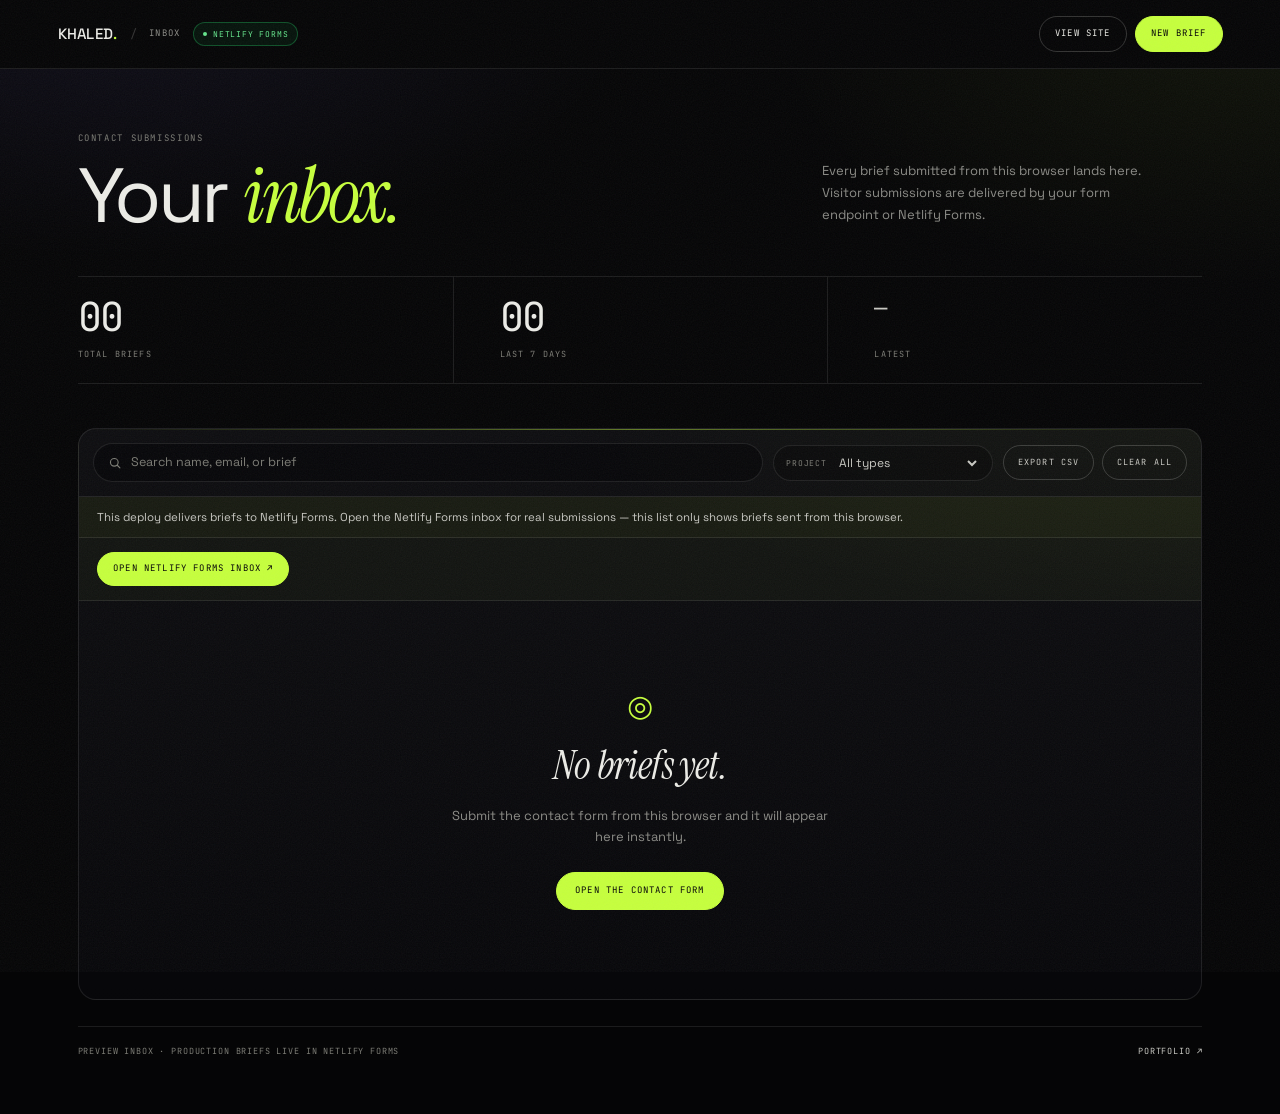
==== commit 014865e9: "Add production Netlify Forms link to inbox" ====
--- a/dashboard.html
+++ b/dashboard.html
@@ -84,6 +84,12 @@
 
       <p class="dash-banner" id="dash-banner" role="status" aria-live="polite" hidden></p>
 
+      <div class="dash-forms-row" id="dash-forms-row" hidden>
+        <a class="btn btn-acid" id="dash-forms-link" href="#" target="_blank" rel="noopener">
+          Open Netlify Forms inbox ↗
+        </a>
+      </div>
+
       <div class="dash-list" id="dash-list"></div>
 
       <div class="dash-empty" id="dash-empty" hidden>
@@ -95,7 +101,7 @@
     </section>
 
     <footer class="dash-foot">
-      <span>Local preview inbox · stored in this browser only</span>
+      <span id="dash-foot-note">Local preview inbox · stored in this browser only</span>
       <a href="index.html">Portfolio ↗</a>
     </footer>
   </main>
--- a/dashboard.css
+++ b/dashboard.css
@@ -308,6 +308,14 @@
 .dash-banner.is-ok {
   background: rgba(37, 211, 102, 0.08);
   color: #9df0b8;
+}
+.dash-forms-row {
+  padding: 14px 18px;
+  border-bottom: 1px solid var(--line);
+  background: rgba(198, 255, 61, 0.03);
+}
+.dash-forms-row .btn {
+  padding: 9px 15px;
 }
 
 /* ---------- Brief list ---------- */
